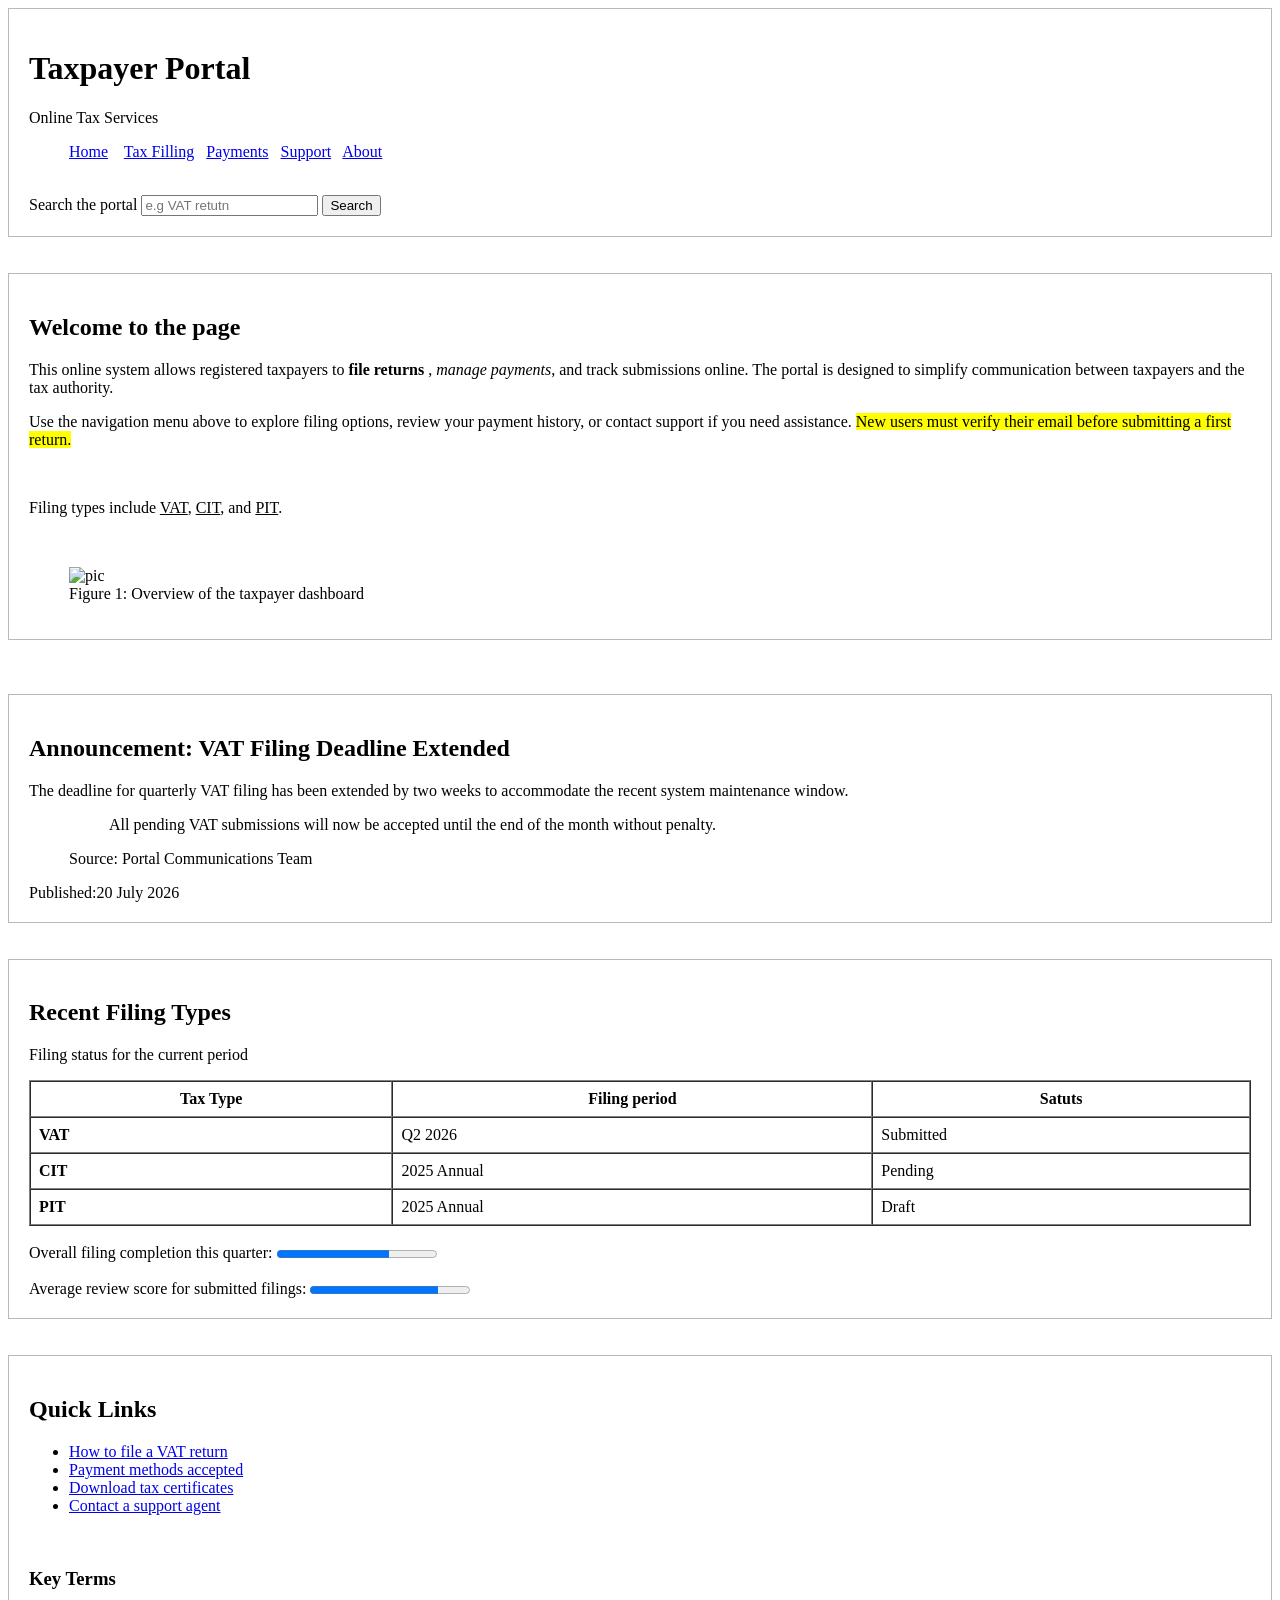
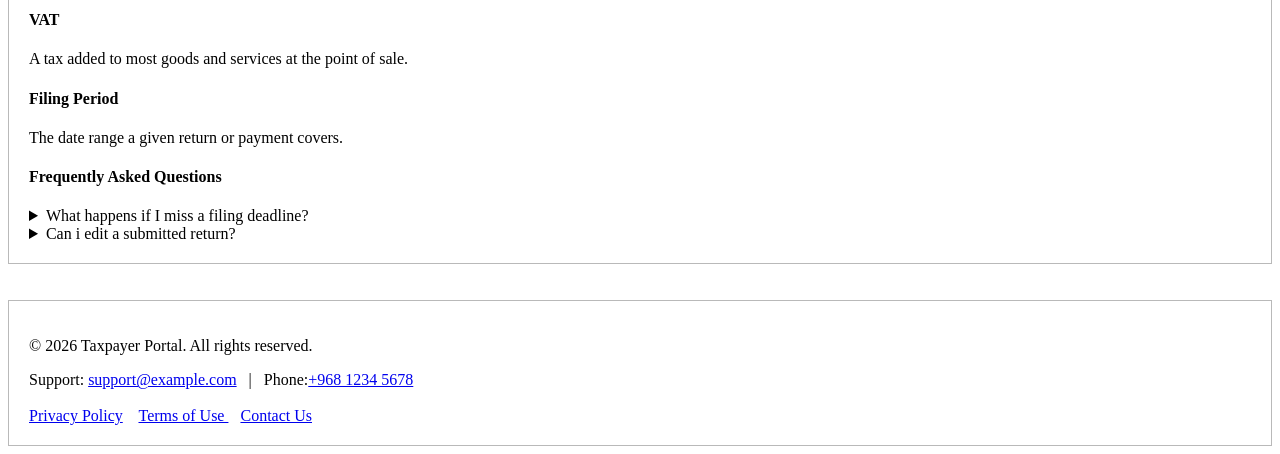
==== index.html @ 0897b49c "add HTML practice page" ====
<!DOCTYPE html>
<html lang="en">
<head>

    <title>Practice HTML</title>
    <meta charset="UTF-8">

</head>

<body>

    <header>
      <div style="border: 1px solid rgba(0, 0, 0, 0.274); padding: 20px;">
      <h1>Taxpayer Portal</h1>  
      <p>Online Tax Services</p>

      <nav>
        <ul>
            <il><a href="/" >Home</a></il> &nbsp;&nbsp;
            <il><a href="/Tax Filling">Tax Filling</a></il>&nbsp;&nbsp;
            <il><a href="/payments">Payments</a></il>&nbsp;&nbsp;
            <il><a  href="/Support">Support</a></il>&nbsp;&nbsp;
            <il><a href="/About">About</a></il>&nbsp;&nbsp;
        </ul>
      </nav>
     
      <br>
      <form>
        <label for="serach">Search the portal</label>
      <input type="text" name="serach" placeholder="e.g VAT retutn"> 
      <button type="submit">Search</button></form>

      </div>
    </header>

    <br><br>

    <main>

     <section>
      <div style="border: 1px solid rgba(0, 0, 0, 0.274); padding: 20px;">
        <h2> Welcome to the page</h2>

        <p>This online system allows registered taxpayers to <strong>file returns</strong> , <i>manage payments</i>, and track submissions online.
             The portal is designed to simplify communication between taxpayers and the tax authority. </p>
            
             <p>Use the navigation menu above to explore filing options, review your payment history, or contact support if you need assistance.
            <mark> New users must verify their email before submitting a first return. </mark> </p>
               <br>
               <p>Filing types include <u>VAT</u>, <u>CIT</u>, and <u>PIT</u>. </p>
               <br>
               
               <figure>
                <img src="Screenshot 2026-11-04 095130.png" alt="pic" width="800" height="400">
                <figcaption>Figure 1: Overview of the taxpayer dashboard</figcaption>
               </figure>
              </div>

    </section>

    <br> <br> <br>

    <article>
      <div style="border: 1px solid rgba(0, 0, 0, 0.274); padding: 20px;">
        <h2>Announcement: VAT Filing Deadline Extended</h2>

        <p>The deadline for quarterly VAT filing has been extended by two weeks to accommodate the recent system maintenance window. </p>
        <figure>
        <blockquote>
        <p>All pending VAT submissions will now be accepted until the end of the month without penalty.</p>
        </blockquote>
        <figcaption> Source: <span class="source" > Portal Communications Team</span></figcaption>
        </figure>
        
        <!-- <footer><p >Published: 20 July 2026</p></footer> -->
        <footer> 
          Published:<time datetime="2026-07-20">20 July 2026</time> 
        </footer>
     </div>
    </article>

     <br> <br>

   <section>
    <div style="border: 1px solid rgba(0, 0, 0, 0.274); padding: 20px;">
    <h2>Recent Filing Types</h2>

    <p>Filing status for the current period</p>

    <table style="width: 100%;" border="1" cellpadding="8" cellspacing="0">
    
      
    <tr  >
        <th >Tax Type</th>
        <th>Filing period</th>
        <th>Satuts</th>
    </tr>
    <tr >
        <td><strong>VAT</strong> </td>
        <td>Q2 2026</td>
        <td>Submitted</td>
    </tr>
     <tr>
        <td><strong>CIT</strong> </td>
        <td>2025 Annual</td>
        <td>Pending</td>
    </tr>
     <tr>
        <td><strong>PIT</strong> </td>
        <td>2025 Annual</td>
        <td>Draft</td>
    </tr>
    </table>
    <br>
    <label for="filing">Overall filing completion this quarter:</label>
    <progress id="filing" max="200" value="140"></progress>
     <br><br>
    <label for="review">Average review score for submitted filings: </label>
    <progress id="review" max="200" value="160"></progress>
    
    </div>
   </section>

   <br><br>
<div style="border: 1px solid rgba(0, 0, 0, 0.274); padding: 20px;">
   <nav> 
    
   <h2>Quick Links</h2>

   <ul>
    <li><a href="/VAT return">How to file a VAT return</a></li>
    <li><a href="/Payment">Payment methods accepted</a></li>
    <li><a href="/tax certificates">Download tax certificates</a></li>
    <li><a href="/support agent">Contact a support agent</a></li>
   </ul>

</nav>

  <br>
  <h3> Key Terms</h3>
  
  <h4>VAT</h4>
  <p>A tax added to most goods and services at the point of sale.</p>
  <h4>Filing Period</h4>
  <p>The date range a given return or payment covers.</p>
  
  <section>
    <h4>Frequently Asked Questions</h4>

    <details>
     <summary>What happens if I miss a filing deadline?</summary>
     <p>answer</p>
    </details>

    <details>
      <summary>Can i edit a submitted return?</summary>
      <p>answer</p>
    </details>
 
  </section>
</div>

<br><br>
<footer>
  <div style="border: 1px solid rgba(0, 0, 0, 0.274); padding: 20px;">
     <p>&copy; 2026 Taxpayer Portal. All rights reserved.</p>

 
Support: <a href="mailto:support@example.com">support@example.com</a> 
&nbsp; | &nbsp;
Phone:<a href="tel:+968 1234 5678">+968 1234 5678</a>
<br><br>

<nav>
<a href="/">Privacy Policy</a> &nbsp;&nbsp;
<a href="/">Terms of Use </a>&nbsp;&nbsp;
<a href="/">Contact Us</a>&nbsp;&nbsp;
</nav>

</div>
</footer>
   

</main>

</body>
</html>
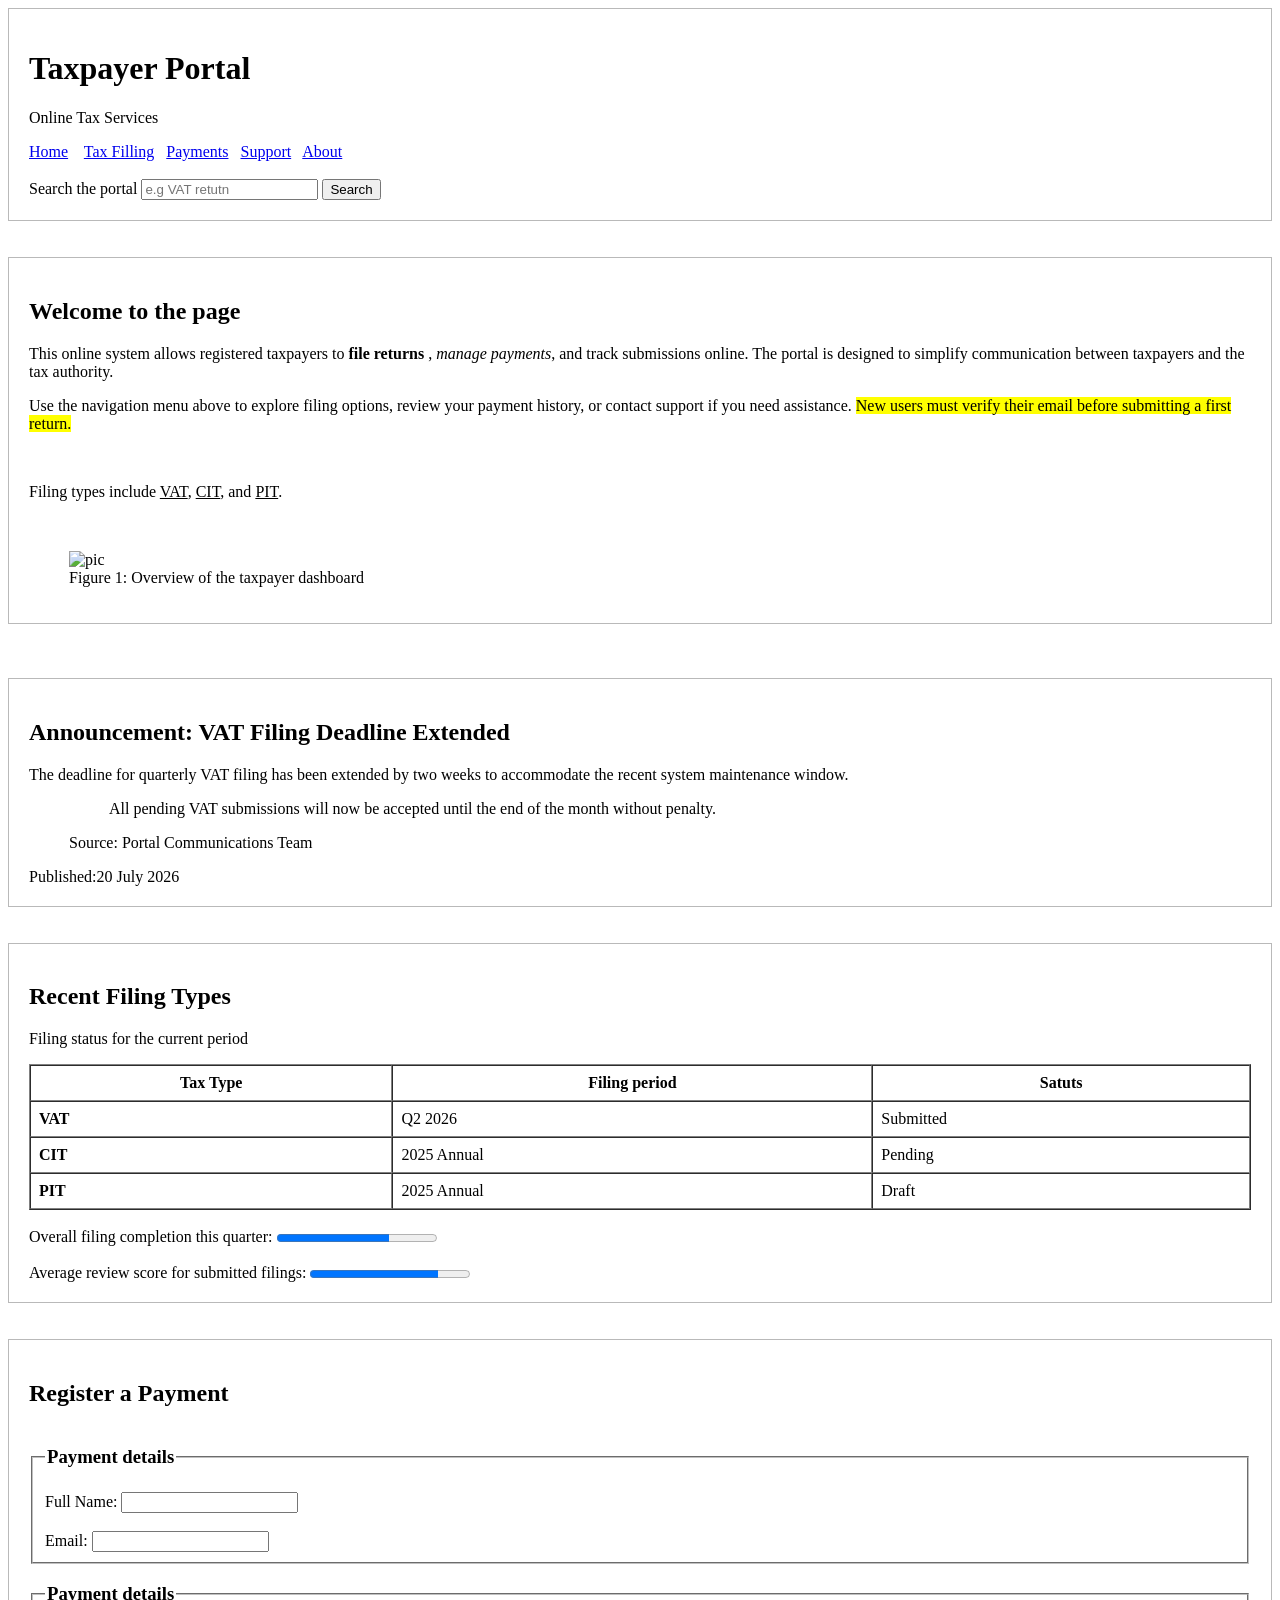
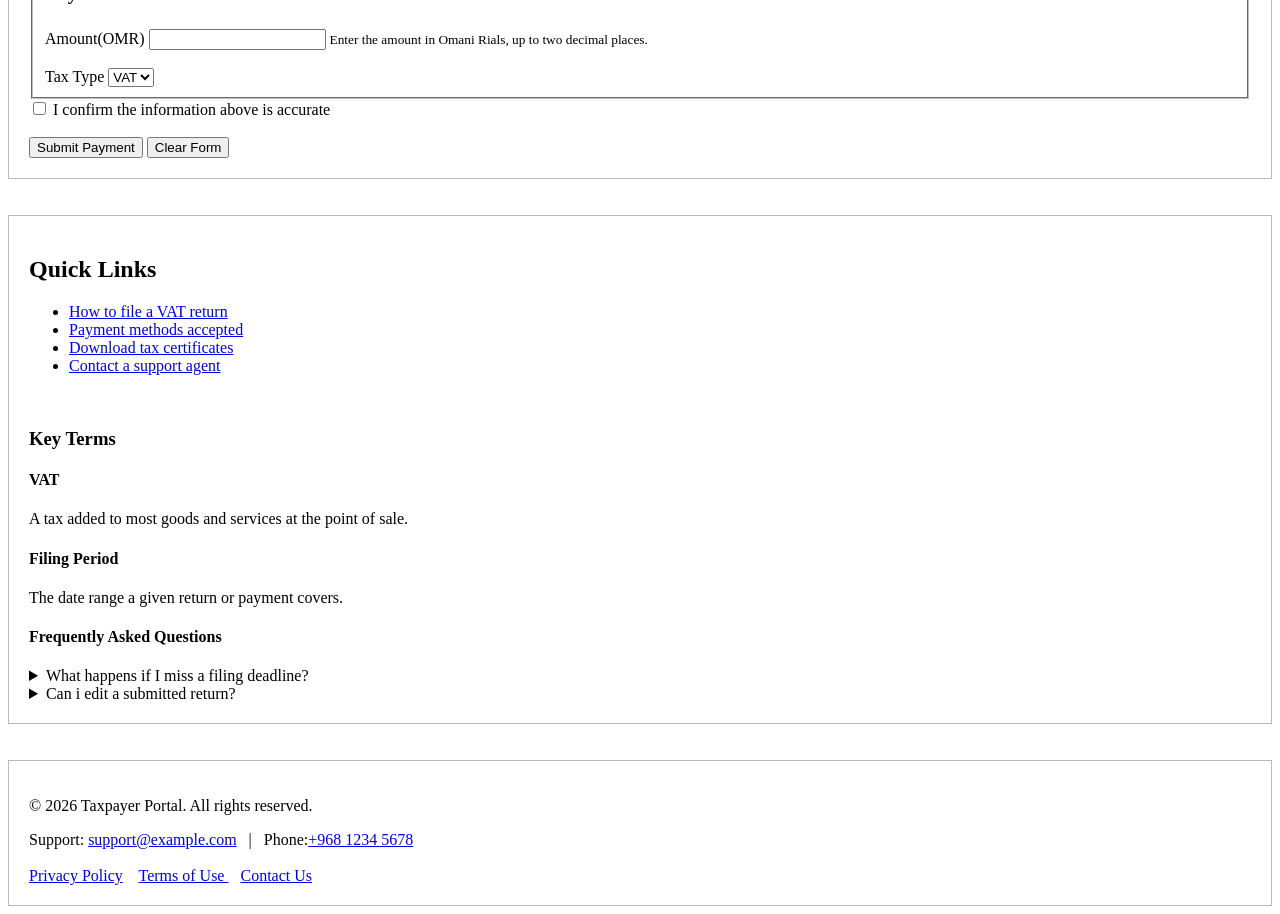
==== commit 2951c6f8: "add: practice 3.2 forms" ====
--- a/index.html
+++ b/index.html
@@ -15,19 +15,19 @@
       <p>Online Tax Services</p>
 
       <nav>
-        <ul>
-            <il><a href="/" >Home</a></il> &nbsp;&nbsp;
-            <il><a href="/Tax Filling">Tax Filling</a></il>&nbsp;&nbsp;
-            <il><a href="/payments">Payments</a></il>&nbsp;&nbsp;
-            <il><a  href="/Support">Support</a></il>&nbsp;&nbsp;
-            <il><a href="/About">About</a></il>&nbsp;&nbsp;
-        </ul>
+        
+            <a href="/" >Home</a> &nbsp;&nbsp;
+            <a href="/Tax Filling">Tax Filling</a>&nbsp;&nbsp;
+            <a href="/payments">Payments</a>&nbsp;&nbsp;
+            <a  href="/Support">Support</a>&nbsp;&nbsp;
+            <a href="/About">About</a>&nbsp;&nbsp;
+       
       </nav>
      
       <br>
       <form>
         <label for="serach">Search the portal</label>
-      <input type="text" name="serach" placeholder="e.g VAT retutn"> 
+      <input type="text" id="serach" name="serach" placeholder="e.g VAT retutn"> 
       <button type="submit">Search</button></form>
 
       </div>
@@ -122,6 +122,58 @@
    </section>
 
    <br><br>
+
+  
+   <section>
+    <div style="border: 1px solid rgba(0, 0, 0, 0.274); padding: 20px;">
+    <h2>Register a Payment</h2>
+
+    <form>
+      <fieldset>
+        <!-- <h3>Personal details</h3> -->
+
+         <legend> <h3>Payment details </h3> </legend>
+        <label for="fullName">Full Name:</label>
+        <input type="text" id="fullName" name="fullName">
+        <br> <br>
+
+        <label for="email">Email:</label>
+        <input type="email" id="email" name="email">
+      </fieldset>
+
+      <fieldset>
+        <!-- <h3>Payment details</h3> -->
+
+        <label for="amount">Amount(OMR)</label>
+        <input type="number" id="amount" name="amount" step="0.01" required>
+        <small> Enter the amount in Omani Rials, up to two decimal places.</small>
+        <br> <br>
+
+        <legend> <h3>Payment details </h3></legend>
+        <label for="tax">Tax Type</label>
+        <select name="tax" id="tax">
+          <option value="vat">VAT</option>
+          <option value="cit" default>CIT</option>
+          <option value="pit">PIT</option>
+        </select>
+      </fieldset>
+
+      <!-- <fieldset> -->
+        
+        
+        <input type="checkbox" id="co" name="co" required>
+        <label for="co">I confirm the information above is accurate </label>
+        <!-- </fieldset> -->
+         <br><br>
+
+      <button type="submit">Submit Payment</button>
+      <button type="reset">Clear Form</button>
+
+    </form>
+  </div>
+   </section>
+
+   <br><br>
 <div style="border: 1px solid rgba(0, 0, 0, 0.274); padding: 20px;">
    <nav> 
     
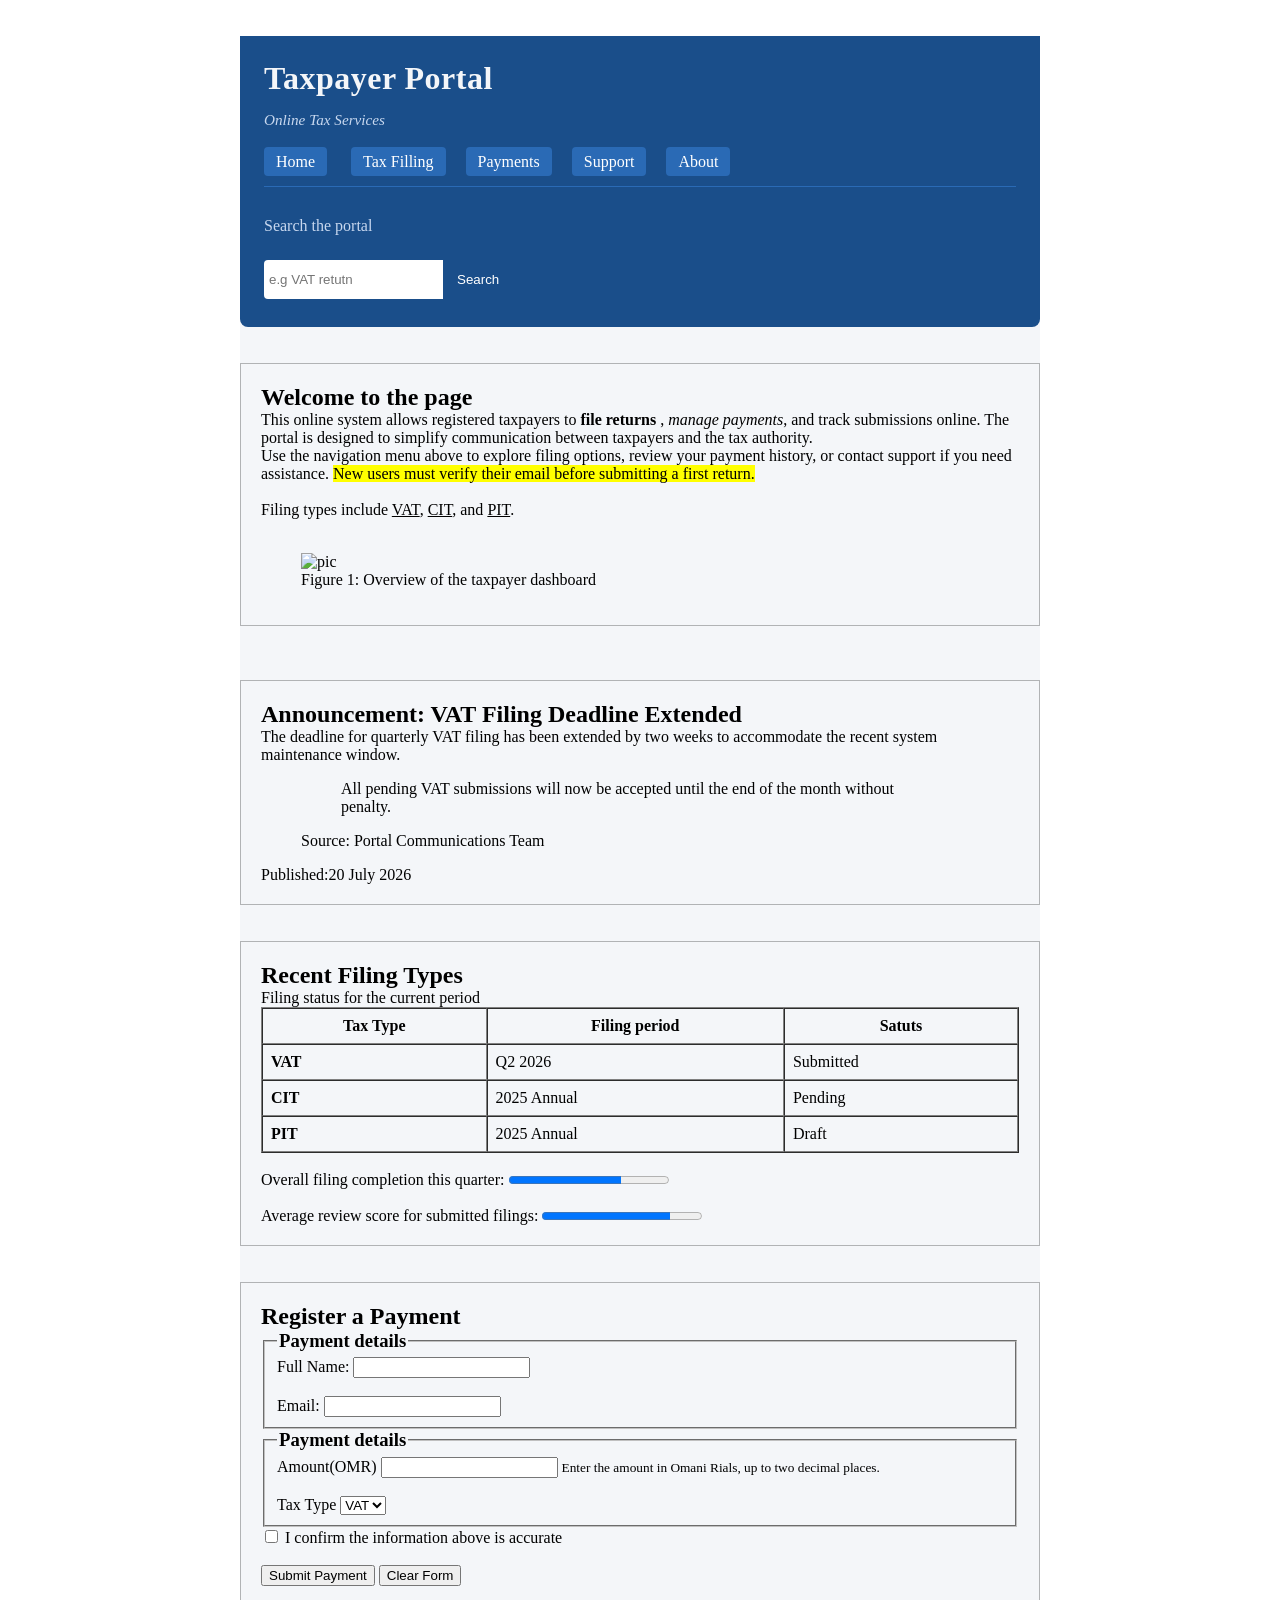
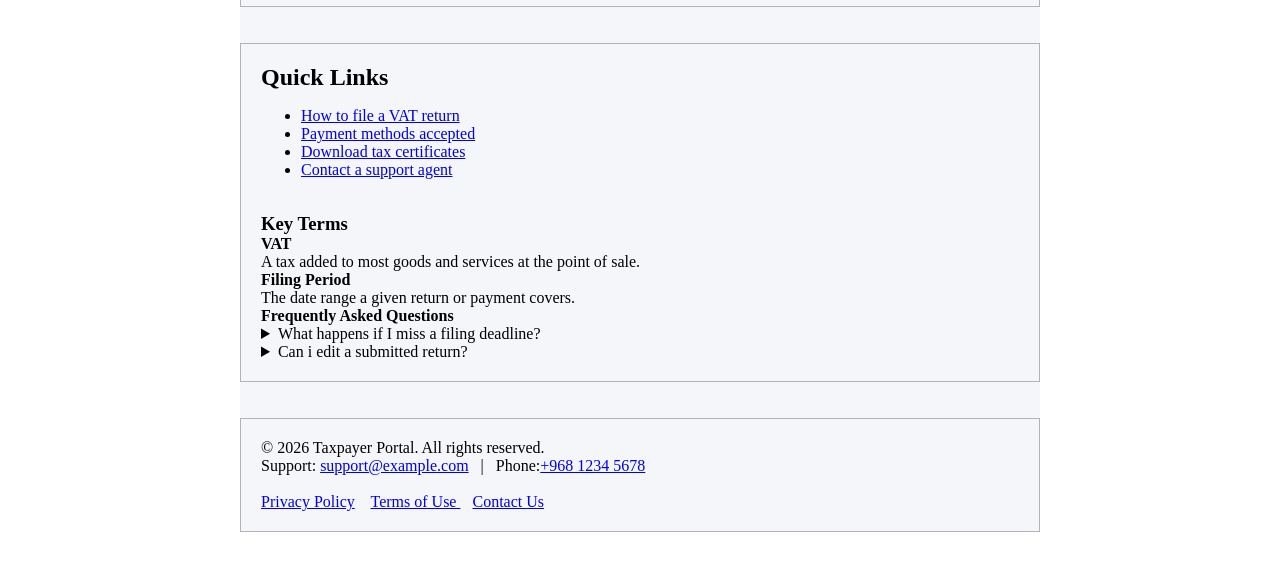
==== commit 2bd5e76a: "add: practice css styling" ====
--- a/index.html
+++ b/index.html
@@ -1,239 +1,278 @@
-<!DOCTYPE html>
+<!doctype html>
 <html lang="en">
-<head>
-
+  <head>
     <title>Practice HTML</title>
-    <meta charset="UTF-8">
-
-</head>
-
-<body>
-
-    <header>
-      <div style="border: 1px solid rgba(0, 0, 0, 0.274); padding: 20px;">
-      <h1>Taxpayer Portal</h1>  
-      <p>Online Tax Services</p>
-
-      <nav>
-        
-            <a href="/" >Home</a> &nbsp;&nbsp;
-            <a href="/Tax Filling">Tax Filling</a>&nbsp;&nbsp;
+    <meta charset="UTF-8" />
+    <link rel="stylesheet" href="style.css" />
+  </head>
+
+  <body>
+    <div class="container">
+      <header class="header">
+        <div>
+          <h1>Taxpayer Portal</h1>
+          <p class="p">Online Tax Services</p>
+
+          <nav>
+            <a href="./index.html">Home</a> &nbsp;&nbsp;
+            <a href="./forms.html">Tax Filling</a>&nbsp;&nbsp;
             <a href="/payments">Payments</a>&nbsp;&nbsp;
-            <a  href="/Support">Support</a>&nbsp;&nbsp;
+            <a href="/Support">Support</a>&nbsp;&nbsp;
             <a href="/About">About</a>&nbsp;&nbsp;
-       
-      </nav>
-     
-      <br>
-      <form>
-        <label for="serach">Search the portal</label>
-      <input type="text" id="serach" name="serach" placeholder="e.g VAT retutn"> 
-      <button type="submit">Search</button></form>
-
-      </div>
-    </header>
-
-    <br><br>
-
-    <main>
-
-     <section>
-      <div style="border: 1px solid rgba(0, 0, 0, 0.274); padding: 20px;">
-        <h2> Welcome to the page</h2>
-
-        <p>This online system allows registered taxpayers to <strong>file returns</strong> , <i>manage payments</i>, and track submissions online.
-             The portal is designed to simplify communication between taxpayers and the tax authority. </p>
-            
-             <p>Use the navigation menu above to explore filing options, review your payment history, or contact support if you need assistance.
-            <mark> New users must verify their email before submitting a first return. </mark> </p>
-               <br>
-               <p>Filing types include <u>VAT</u>, <u>CIT</u>, and <u>PIT</u>. </p>
-               <br>
-               
-               <figure>
-                <img src="Screenshot 2026-11-04 095130.png" alt="pic" width="800" height="400">
-                <figcaption>Figure 1: Overview of the taxpayer dashboard</figcaption>
-               </figure>
-              </div>
-
-    </section>
-
-    <br> <br> <br>
-
-    <article>
-      <div style="border: 1px solid rgba(0, 0, 0, 0.274); padding: 20px;">
-        <h2>Announcement: VAT Filing Deadline Extended</h2>
-
-        <p>The deadline for quarterly VAT filing has been extended by two weeks to accommodate the recent system maintenance window. </p>
-        <figure>
-        <blockquote>
-        <p>All pending VAT submissions will now be accepted until the end of the month without penalty.</p>
-        </blockquote>
-        <figcaption> Source: <span class="source" > Portal Communications Team</span></figcaption>
-        </figure>
-        
-        <!-- <footer><p >Published: 20 July 2026</p></footer> -->
-        <footer> 
-          Published:<time datetime="2026-07-20">20 July 2026</time> 
+          </nav>
+
+          <div class="line"></div>
+
+          <form class="search-form">
+            <label for="serach" class="search-label">Search the portal</label>
+            <div>
+              <input
+                type="text"
+                id="serach"
+                name="serach"
+                placeholder="e.g VAT retutn"
+                class="search-input"
+              />
+              <button type="submit" class="search-button">Search</button>
+            </div>
+          </form>
+        </div>
+      </header>
+
+      <br /><br />
+
+      <main>
+        <section>
+          <div style="border: 1px solid rgba(0, 0, 0, 0.274); padding: 20px">
+            <h2>Welcome to the page</h2>
+
+            <p>
+              This online system allows registered taxpayers to
+              <strong>file returns</strong> , <i>manage payments</i>, and track
+              submissions online. The portal is designed to simplify
+              communication between taxpayers and the tax authority.
+            </p>
+
+            <p>
+              Use the navigation menu above to explore filing options, review
+              your payment history, or contact support if you need assistance.
+              <mark>
+                New users must verify their email before submitting a first
+                return.
+              </mark>
+            </p>
+            <br />
+            <p>Filing types include <u>VAT</u>, <u>CIT</u>, and <u>PIT</u>.</p>
+            <br />
+
+            <figure>
+              <img
+                src="Screenshot 2026-11-04 095130.png"
+                alt="pic"
+                width="800"
+                height="400"
+              />
+              <figcaption>
+                Figure 1: Overview of the taxpayer dashboard
+              </figcaption>
+            </figure>
+          </div>
+        </section>
+
+        <br />
+        <br />
+        <br />
+
+        <article>
+          <div style="border: 1px solid rgba(0, 0, 0, 0.274); padding: 20px">
+            <h2>Announcement: VAT Filing Deadline Extended</h2>
+
+            <p>
+              The deadline for quarterly VAT filing has been extended by two
+              weeks to accommodate the recent system maintenance window.
+            </p>
+            <figure>
+              <blockquote>
+                <p>
+                  All pending VAT submissions will now be accepted until the end
+                  of the month without penalty.
+                </p>
+              </blockquote>
+              <figcaption>
+                Source: <span class="source"> Portal Communications Team</span>
+              </figcaption>
+            </figure>
+
+            <!-- <footer><p >Published: 20 July 2026</p></footer> -->
+            <footer>
+              Published:<time datetime="2026-07-20">20 July 2026</time>
+            </footer>
+          </div>
+        </article>
+
+        <br />
+        <br />
+
+        <section>
+          <div style="border: 1px solid rgba(0, 0, 0, 0.274); padding: 20px">
+            <h2>Recent Filing Types</h2>
+
+            <p>Filing status for the current period</p>
+
+            <table
+              style="width: 100%"
+              border="1"
+              cellpadding="8"
+              cellspacing="0"
+            >
+              <tr>
+                <th>Tax Type</th>
+                <th>Filing period</th>
+                <th>Satuts</th>
+              </tr>
+              <tr>
+                <td><strong>VAT</strong></td>
+                <td>Q2 2026</td>
+                <td>Submitted</td>
+              </tr>
+              <tr>
+                <td><strong>CIT</strong></td>
+                <td>2025 Annual</td>
+                <td>Pending</td>
+              </tr>
+              <tr>
+                <td><strong>PIT</strong></td>
+                <td>2025 Annual</td>
+                <td>Draft</td>
+              </tr>
+            </table>
+            <br />
+            <label for="filing">Overall filing completion this quarter:</label>
+            <progress id="filing" max="200" value="140"></progress>
+            <br /><br />
+            <label for="review"
+              >Average review score for submitted filings:
+            </label>
+            <progress id="review" max="200" value="160"></progress>
+          </div>
+        </section>
+
+        <br /><br />
+
+        <section>
+          <div style="border: 1px solid rgba(0, 0, 0, 0.274); padding: 20px">
+            <h2>Register a Payment</h2>
+
+            <form>
+              <fieldset>
+                <!-- <h3>Personal details</h3> -->
+
+                <legend><h3>Payment details</h3></legend>
+                <label for="fullName">Full Name:</label>
+                <input type="text" id="fullName" name="fullName" />
+                <br />
+                <br />
+
+                <label for="email">Email:</label>
+                <input type="email" id="email" name="email" />
+              </fieldset>
+
+              <fieldset>
+                <!-- <h3>Payment details</h3> -->
+
+                <label for="amount">Amount(OMR)</label>
+                <input
+                  type="number"
+                  id="amount"
+                  name="amount"
+                  step="0.01"
+                  required
+                />
+                <small>
+                  Enter the amount in Omani Rials, up to two decimal
+                  places.</small
+                >
+                <br />
+                <br />
+
+                <legend><h3>Payment details</h3></legend>
+                <label for="tax">Tax Type</label>
+                <select name="tax" id="tax">
+                  <option value="vat">VAT</option>
+                  <option value="cit" default>CIT</option>
+                  <option value="pit">PIT</option>
+                </select>
+              </fieldset>
+
+              <!-- <fieldset> -->
+
+              <input type="checkbox" id="co" name="co" required />
+              <label for="co"
+                >I confirm the information above is accurate
+              </label>
+              <!-- </fieldset> -->
+              <br /><br />
+
+              <button type="submit">Submit Payment</button>
+              <button type="reset">Clear Form</button>
+            </form>
+          </div>
+        </section>
+
+        <br /><br />
+        <div style="border: 1px solid rgba(0, 0, 0, 0.274); padding: 20px">
+          <nav>
+            <h2>Quick Links</h2>
+
+            <ul>
+              <li><a href="/VAT return">How to file a VAT return</a></li>
+              <li><a href="/Payment">Payment methods accepted</a></li>
+              <li><a href="/tax certificates">Download tax certificates</a></li>
+              <li><a href="/support agent">Contact a support agent</a></li>
+            </ul>
+          </nav>
+
+          <br />
+          <h3>Key Terms</h3>
+
+          <h4>VAT</h4>
+          <p>A tax added to most goods and services at the point of sale.</p>
+          <h4>Filing Period</h4>
+          <p>The date range a given return or payment covers.</p>
+
+          <section>
+            <h4>Frequently Asked Questions</h4>
+
+            <details>
+              <summary>What happens if I miss a filing deadline?</summary>
+              <p>answer</p>
+            </details>
+
+            <details>
+              <summary>Can i edit a submitted return?</summary>
+              <p>answer</p>
+            </details>
+          </section>
+        </div>
+
+        <br /><br />
+        <footer>
+          <div style="border: 1px solid rgba(0, 0, 0, 0.274); padding: 20px">
+            <p>&copy; 2026 Taxpayer Portal. All rights reserved.</p>
+
+            Support:
+            <a href="mailto:support@example.com">support@example.com</a> &nbsp;
+            | &nbsp; Phone:<a href="tel:+968 1234 5678">+968 1234 5678</a>
+            <br /><br />
+
+            <nav>
+              <a href="/">Privacy Policy</a> &nbsp;&nbsp;
+              <a href="/">Terms of Use </a>&nbsp;&nbsp;
+              <a href="/">Contact Us</a>&nbsp;&nbsp;
+            </nav>
+          </div>
         </footer>
-     </div>
-    </article>
-
-     <br> <br>
-
-   <section>
-    <div style="border: 1px solid rgba(0, 0, 0, 0.274); padding: 20px;">
-    <h2>Recent Filing Types</h2>
-
-    <p>Filing status for the current period</p>
-
-    <table style="width: 100%;" border="1" cellpadding="8" cellspacing="0">
-    
-      
-    <tr  >
-        <th >Tax Type</th>
-        <th>Filing period</th>
-        <th>Satuts</th>
-    </tr>
-    <tr >
-        <td><strong>VAT</strong> </td>
-        <td>Q2 2026</td>
-        <td>Submitted</td>
-    </tr>
-     <tr>
-        <td><strong>CIT</strong> </td>
-        <td>2025 Annual</td>
-        <td>Pending</td>
-    </tr>
-     <tr>
-        <td><strong>PIT</strong> </td>
-        <td>2025 Annual</td>
-        <td>Draft</td>
-    </tr>
-    </table>
-    <br>
-    <label for="filing">Overall filing completion this quarter:</label>
-    <progress id="filing" max="200" value="140"></progress>
-     <br><br>
-    <label for="review">Average review score for submitted filings: </label>
-    <progress id="review" max="200" value="160"></progress>
-    
+      </main>
     </div>
-   </section>
-
-   <br><br>
-
-  
-   <section>
-    <div style="border: 1px solid rgba(0, 0, 0, 0.274); padding: 20px;">
-    <h2>Register a Payment</h2>
-
-    <form>
-      <fieldset>
-        <!-- <h3>Personal details</h3> -->
-
-         <legend> <h3>Payment details </h3> </legend>
-        <label for="fullName">Full Name:</label>
-        <input type="text" id="fullName" name="fullName">
-        <br> <br>
-
-        <label for="email">Email:</label>
-        <input type="email" id="email" name="email">
-      </fieldset>
-
-      <fieldset>
-        <!-- <h3>Payment details</h3> -->
-
-        <label for="amount">Amount(OMR)</label>
-        <input type="number" id="amount" name="amount" step="0.01" required>
-        <small> Enter the amount in Omani Rials, up to two decimal places.</small>
-        <br> <br>
-
-        <legend> <h3>Payment details </h3></legend>
-        <label for="tax">Tax Type</label>
-        <select name="tax" id="tax">
-          <option value="vat">VAT</option>
-          <option value="cit" default>CIT</option>
-          <option value="pit">PIT</option>
-        </select>
-      </fieldset>
-
-      <!-- <fieldset> -->
-        
-        
-        <input type="checkbox" id="co" name="co" required>
-        <label for="co">I confirm the information above is accurate </label>
-        <!-- </fieldset> -->
-         <br><br>
-
-      <button type="submit">Submit Payment</button>
-      <button type="reset">Clear Form</button>
-
-    </form>
-  </div>
-   </section>
-
-   <br><br>
-<div style="border: 1px solid rgba(0, 0, 0, 0.274); padding: 20px;">
-   <nav> 
-    
-   <h2>Quick Links</h2>
-
-   <ul>
-    <li><a href="/VAT return">How to file a VAT return</a></li>
-    <li><a href="/Payment">Payment methods accepted</a></li>
-    <li><a href="/tax certificates">Download tax certificates</a></li>
-    <li><a href="/support agent">Contact a support agent</a></li>
-   </ul>
-
-</nav>
-
-  <br>
-  <h3> Key Terms</h3>
-  
-  <h4>VAT</h4>
-  <p>A tax added to most goods and services at the point of sale.</p>
-  <h4>Filing Period</h4>
-  <p>The date range a given return or payment covers.</p>
-  
-  <section>
-    <h4>Frequently Asked Questions</h4>
-
-    <details>
-     <summary>What happens if I miss a filing deadline?</summary>
-     <p>answer</p>
-    </details>
-
-    <details>
-      <summary>Can i edit a submitted return?</summary>
-      <p>answer</p>
-    </details>
- 
-  </section>
-</div>
-
-<br><br>
-<footer>
-  <div style="border: 1px solid rgba(0, 0, 0, 0.274); padding: 20px;">
-     <p>&copy; 2026 Taxpayer Portal. All rights reserved.</p>
-
- 
-Support: <a href="mailto:support@example.com">support@example.com</a> 
-&nbsp; | &nbsp;
-Phone:<a href="tel:+968 1234 5678">+968 1234 5678</a>
-<br><br>
-
-<nav>
-<a href="/">Privacy Policy</a> &nbsp;&nbsp;
-<a href="/">Terms of Use </a>&nbsp;&nbsp;
-<a href="/">Contact Us</a>&nbsp;&nbsp;
-</nav>
-
-</div>
-</footer>
-   
-
-</main>
-
-</body>
-</html>+  </body>
+</html>
--- a/style.css
+++ b/style.css
@@ -0,0 +1,116 @@
+* {
+    --primary-color:#1A4E8A;
+    }
+
+body, h1, h2, h3, h4, p {
+    margin:0;
+    padding: 0;
+}
+
+body {
+    font-family: Georgia;
+}
+img {
+    width: 100%;
+}
+
+.container {
+    margin: 36px auto;  
+    max-width: 800px;
+    padding: 0 auto;
+     /* margin: 36px auto;  هذي طريقة نسويه بدل نحدد فوق تحت يمين يسار  */
+    /* 36px يحدد فوق و تحت margin: ; */
+    /* auto لل يمين ويسار */
+    /* في ملاحظه */
+    background-color: #f4f6f9;
+    }
+
+.header {
+    color: #fff;
+    padding-top: 24px;
+    padding-right: 24px;
+    padding-bottom: 16px;
+    padding-left: 24px;
+    /* padding: 24px 24px 16px 24px; the same as above */
+    border-bottom-right-radius: 8px;
+    border-bottom-left-radius: 8px;
+    /* border: 0 0 8px 8px; */
+    background-color: #1A4E8A;
+}
+
+h1{
+    font-weight: 700;
+    font-size: 32px;
+    letter-spacing: 0.5px;
+    color: #f4f6f9;
+
+}
+
+.p{
+    margin-top: 10px;
+    font-weight: 400;
+    font-style: Italic;
+    font-size: 15.2px;
+    line-height: 25.84px;
+    letter-spacing: 0px;
+    color: #C8D8EF;
+}
+
+header nav{
+    margin-top: 20px;
+
+}
+
+header a {
+   
+    margin-right: 8px;
+    padding: 6px 12px;
+    color: white;
+    background-color:#2A6AB5;
+    text-decoration: none;
+    border-radius: 4px;
+}
+
+header a:hover{
+    background-color: #2360a5;
+}
+
+.line{
+    margin-top:15px ;
+    margin-bottom: 30px;
+    height: 1px;
+    background-color: #2A6AB5;
+}
+
+
+.search-label{
+    color: #C8D8EF;
+    width: 852;
+    height: 24;
+
+
+}
+
+.search-input{
+    margin-top: 25px;
+    padding: 12px 5px;
+    border-radius: 4px 0 0 4px;
+    background-color: #fff;
+    color: #000;
+    border: none;
+
+}
+
+.search-button{
+    border: none;
+    padding: 24px 10px;
+    color: #fff;
+    border-radius: 4px;
+    cursor: pointer;
+    background: none;
+}
+
+
+/* input::placeholder{
+    color:blue;
+} */
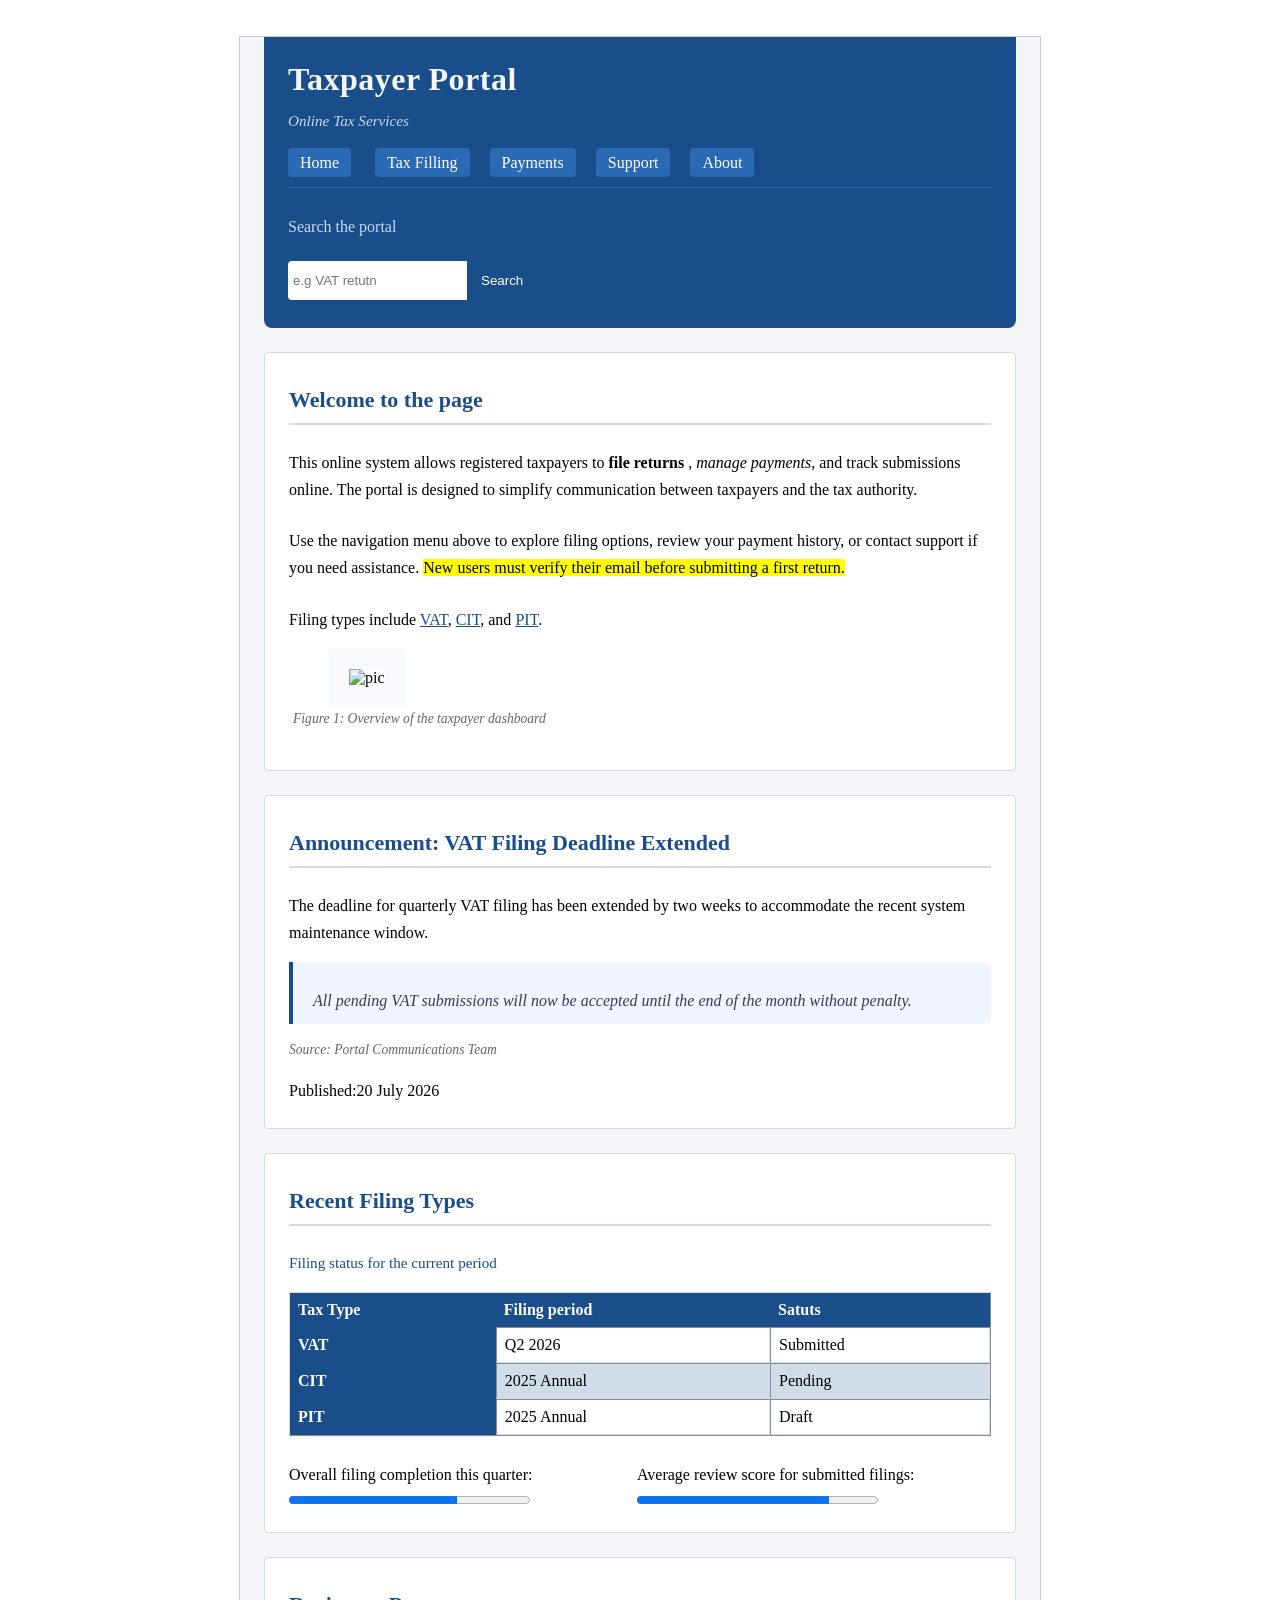
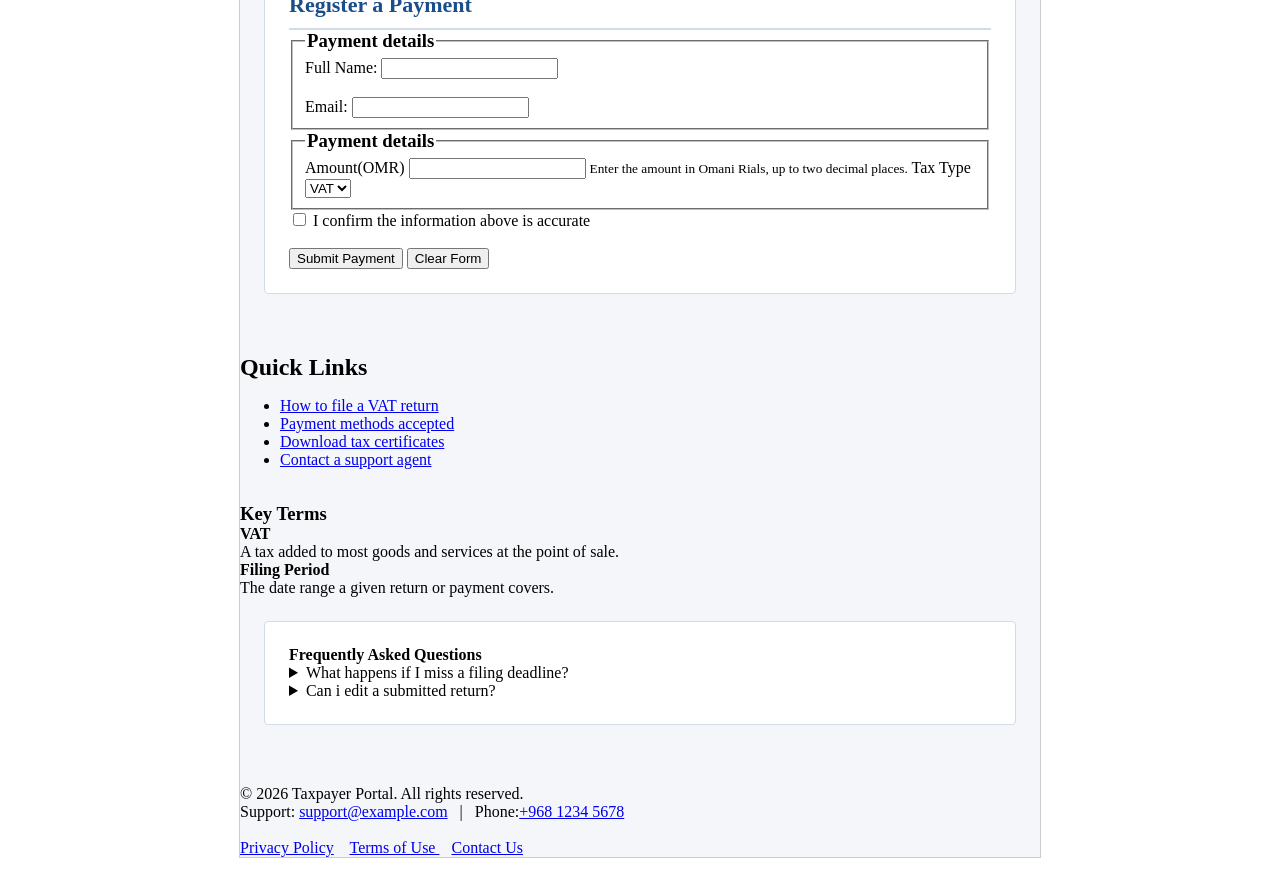
==== commit f7346325: "add: css pages and finishing styling three sections" ====
--- a/index.html
+++ b/index.html
@@ -4,6 +4,8 @@
     <title>Practice HTML</title>
     <meta charset="UTF-8" />
     <link rel="stylesheet" href="style.css" />
+    <link rel="stylesheet" href="reset.css" />
+    <link rel="stylesheet" href="theme.css" />
   </head>
 
   <body>
@@ -39,11 +41,9 @@
         </div>
       </header>
 
-      <br /><br />
-
       <main>
-        <section>
-          <div style="border: 1px solid rgba(0, 0, 0, 0.274); padding: 20px">
+        <section class="Welcome">
+          <div>
             <h2>Welcome to the page</h2>
 
             <p>
@@ -61,30 +61,28 @@
                 return.
               </mark>
             </p>
-            <br />
-            <p>Filing types include <u>VAT</u>, <u>CIT</u>, and <u>PIT</u>.</p>
-            <br />
+
+            <p class="p-underline">
+              Filing types include <u>VAT</u>, <u>CIT</u>, and <u>PIT</u>.
+            </p>
 
             <figure>
               <img
-                src="Screenshot 2026-11-04 095130.png"
+                class="fig"
+                src="Image - Illustration of a digital tax filing dashboard with charts and documents.png"
                 alt="pic"
                 width="800"
                 height="400"
               />
-              <figcaption>
+              <figcaption class="img-tx">
                 Figure 1: Overview of the taxpayer dashboard
               </figcaption>
             </figure>
           </div>
         </section>
 
-        <br />
-        <br />
-        <br />
-
-        <article>
-          <div style="border: 1px solid rgba(0, 0, 0, 0.274); padding: 20px">
+        <article class="ann-article">
+          <div>
             <h2>Announcement: VAT Filing Deadline Extended</h2>
 
             <p>
@@ -104,20 +102,17 @@
             </figure>
 
             <!-- <footer><p >Published: 20 July 2026</p></footer> -->
-            <footer>
+            <footer class="ann-footer">
               Published:<time datetime="2026-07-20">20 July 2026</time>
             </footer>
           </div>
         </article>
 
-        <br />
-        <br />
-
-        <section>
-          <div style="border: 1px solid rgba(0, 0, 0, 0.274); padding: 20px">
+        <section class="table-f">
+          <div>
             <h2>Recent Filing Types</h2>
 
-            <p>Filing status for the current period</p>
+            <p class="table-p">Filing status for the current period</p>
 
             <table
               style="width: 100%"
@@ -131,36 +126,40 @@
                 <th>Satuts</th>
               </tr>
               <tr>
-                <td><strong>VAT</strong></td>
+                <td class="data-blue"><strong>VAT</strong></td>
                 <td>Q2 2026</td>
                 <td>Submitted</td>
               </tr>
               <tr>
-                <td><strong>CIT</strong></td>
+                <td class="data-blue"><strong>CIT</strong></td>
                 <td>2025 Annual</td>
                 <td>Pending</td>
               </tr>
               <tr>
-                <td><strong>PIT</strong></td>
+                <td class="data-blue"><strong>PIT</strong></td>
                 <td>2025 Annual</td>
                 <td>Draft</td>
               </tr>
             </table>
-            <br />
-            <label for="filing">Overall filing completion this quarter:</label>
-            <progress id="filing" max="200" value="140"></progress>
-            <br /><br />
-            <label for="review"
-              >Average review score for submitted filings:
-            </label>
-            <progress id="review" max="200" value="160"></progress>
+
+            <div class="progress-p">
+              <label for="filing"
+                >Overall filing completion this quarter:</label
+              >
+              <progress id="filing" max="200" value="140"></progress>
+            </div>
+
+            <div class="progress-p">
+              <label for="review">
+                Average review score for submitted filings:</label
+              >
+              <progress id="review" max="200" value="160"></progress>
+            </div>
           </div>
         </section>
 
-        <br /><br />
-
         <section>
-          <div style="border: 1px solid rgba(0, 0, 0, 0.274); padding: 20px">
+          <div>
             <h2>Register a Payment</h2>
 
             <form>
@@ -192,8 +191,6 @@
                   Enter the amount in Omani Rials, up to two decimal
                   places.</small
                 >
-                <br />
-                <br />
 
                 <legend><h3>Payment details</h3></legend>
                 <label for="tax">Tax Type</label>
@@ -204,13 +201,11 @@
                 </select>
               </fieldset>
 
-              <!-- <fieldset> -->
-
               <input type="checkbox" id="co" name="co" required />
               <label for="co"
                 >I confirm the information above is accurate
               </label>
-              <!-- </fieldset> -->
+
               <br /><br />
 
               <button type="submit">Submit Payment</button>
@@ -220,7 +215,7 @@
         </section>
 
         <br /><br />
-        <div style="border: 1px solid rgba(0, 0, 0, 0.274); padding: 20px">
+        <div>
           <nav>
             <h2>Quick Links</h2>
 
@@ -257,7 +252,7 @@
 
         <br /><br />
         <footer>
-          <div style="border: 1px solid rgba(0, 0, 0, 0.274); padding: 20px">
+          <div>
             <p>&copy; 2026 Taxpayer Portal. All rights reserved.</p>
 
             Support:
--- a/style.css
+++ b/style.css
@@ -1,116 +1,183 @@
-* {
-    --primary-color:#1A4E8A;
-    }
-
-body, h1, h2, h3, h4, p {
-    margin:0;
-    padding: 0;
+.container {
+  margin: 36px auto;
+  max-width: 800px;
+  padding: 0 auto;
+  /* margin: 36px auto;  هذي طريقة نسويه بدل نحدد فوق تحت يمين يسار  */
+  /* 36px يحدد فوق و تحت margin: ; */
+  /* auto لل يمين ويسار */
+  /* في ملاحظه */
+  background-color: #f4f6f9;
+  border: 1px solid #ccc;
 }
 
-body {
-    font-family: Georgia;
-}
-img {
-    width: 100%;
+.header {
+  color: var(--secondary-color);
+  padding-top: 24px;
+  padding-right: 24px;
+  padding-bottom: 16px;
+  padding-left: 24px;
+  margin-left: 24px;
+  margin-right: 24px;
+  /* padding: 24px 24px 16px 24px; the same as above */
+  border-bottom-right-radius: 8px;
+  border-bottom-left-radius: 8px;
+  /* border: 0 0 8px 8px; */
+  background-color: var(--primary-color);
 }
 
-.container {
-    margin: 36px auto;  
-    max-width: 800px;
-    padding: 0 auto;
-     /* margin: 36px auto;  هذي طريقة نسويه بدل نحدد فوق تحت يمين يسار  */
-    /* 36px يحدد فوق و تحت margin: ; */
-    /* auto لل يمين ويسار */
-    /* في ملاحظه */
-    background-color: #f4f6f9;
-    }
-
-.header {
-    color: #fff;
-    padding-top: 24px;
-    padding-right: 24px;
-    padding-bottom: 16px;
-    padding-left: 24px;
-    /* padding: 24px 24px 16px 24px; the same as above */
-    border-bottom-right-radius: 8px;
-    border-bottom-left-radius: 8px;
-    /* border: 0 0 8px 8px; */
-    background-color: #1A4E8A;
+.p {
+  margin-top: 10px;
+  font-weight: 400;
+  font-style: Italic;
+  font-size: 15.2px;
+  line-height: 25.84px;
+  letter-spacing: 0px;
+  color: #c8d8ef;
 }
 
-h1{
-    font-weight: 700;
-    font-size: 32px;
-    letter-spacing: 0.5px;
-    color: #f4f6f9;
-
-}
-
-.p{
-    margin-top: 10px;
-    font-weight: 400;
-    font-style: Italic;
-    font-size: 15.2px;
-    line-height: 25.84px;
-    letter-spacing: 0px;
-    color: #C8D8EF;
-}
-
-header nav{
-    margin-top: 20px;
-
+header nav {
+  margin-top: 20px;
 }
 
 header a {
-   
-    margin-right: 8px;
-    padding: 6px 12px;
-    color: white;
-    background-color:#2A6AB5;
-    text-decoration: none;
-    border-radius: 4px;
+  margin-right: 8px;
+  padding: 6px 12px;
+  color: var(--secondary-color);
+  background-color: #2a6ab5;
+  text-decoration: none;
+  border-radius: 4px;
 }
 
-header a:hover{
-    background-color: #2360a5;
+header a:hover {
+  background-color: #2360a5;
 }
 
-.line{
-    margin-top:15px ;
-    margin-bottom: 30px;
-    height: 1px;
-    background-color: #2A6AB5;
+.line {
+  margin-top: 15px;
+  margin-bottom: 30px;
+  height: 1px;
+  background-color: #2a6ab5;
 }
 
-
-.search-label{
-    color: #C8D8EF;
-    width: 852;
-    height: 24;
-
-
+.search-label {
+  color: #c8d8ef;
+  width: 852;
+  height: 24;
 }
 
-.search-input{
-    margin-top: 25px;
-    padding: 12px 5px;
-    border-radius: 4px 0 0 4px;
-    background-color: #fff;
-    color: #000;
-    border: none;
-
+.search-input {
+  margin-top: 25px;
+  padding: 12px 5px;
+  border-radius: 4px 0 0 4px;
+  background-color: var(--secondary-color);
+  color: #000;
+  border: none;
 }
 
-.search-button{
-    border: none;
-    padding: 24px 10px;
-    color: #fff;
-    border-radius: 4px;
-    cursor: pointer;
-    background: none;
+.search-button {
+  border: none;
+  padding: 24px 10px;
+  color: var(--secondary-color);
+  border-radius: 4px;
+  cursor: pointer;
+  background: none;
 }
 
+.p-underline u {
+  color: var(--primary-color);
+}
+
+figcaption {
+  margin-left: -36px;
+  font-style: Italic;
+  font-size: 13.6px;
+  line-height: 23.12px;
+  color: #666666;
+}
+
+.ann-article h2 {
+  color: var(--primary-color);
+  font-size: 22px;
+  padding: 10px 0;
+  border-bottom: 2px solid #d0dce8;
+}
+.ann-article p {
+  margin-top: 24px;
+  font-size: 16px;
+  line-height: 27.2px;
+}
+
+.ann-article blockquote {
+  width: 850;
+  height: 80;
+  padding-top: 1px;
+  padding-right: 20px;
+  padding-bottom: 10px;
+  padding-left: 20px;
+  border-top-right-radius: 6px;
+  border-bottom-right-radius: 6px;
+  margin-left: -40px;
+  margin-right: -40px;
+
+  border-left: 4px solid var(--primary-color);
+  color: #3a3a5c;
+  font-style: var(--font-style);
+  font-size: 13.12px;
+  line-height: 22.3px;
+  background-color: #f0f5ff;
+}
+
+.ann-article figcaption {
+  color: #666666;
+  font-style: var(--font-style);
+  margin-left: -40px;
+}
+.ann-footer {
+  font-size: 16px;
+  line-height: 27.2px;
+}
+
+.table-p {
+  color: var(--primary-color);
+  font-style: Bold;
+  font-size: 15.2px;
+  line-height: 25.84px;
+}
+
+.table-f table {
+  width: 100px;
+  margin-top: 16px;
+  border-color: #d0dce8;
+}
+
+.table-f table th {
+  border: none;
+  text-align: left;
+  background-color: var(--primary-color);
+  color: var(--secondary-color);
+}
+
+.table-f tr:nth-child(3) {
+  background-color: #d0dce8;
+}
+
+.data-blue {
+  color: var(--secondary-color);
+  background-color: var(--primary-color);
+  border: none;
+}
+
+.progress-p {
+  margin-top: 30px;
+  width: 49%;
+  display: inline-block;
+}
+
+.progress-p progress {
+  margin-top: 8px;
+  width: 70%;
+}
 
 /* input::placeholder{
     color:blue;
-} */+} */
--- a/theme.css
+++ b/theme.css
@@ -0,0 +1,11 @@
+:root {
+  --primary-color: #1a4e8a;
+
+  --secondary-color: #fff;
+
+  --font-family: Georgia;
+
+  --font-style: Italic;
+
+  --color-bg: #f4f6f9;
+}
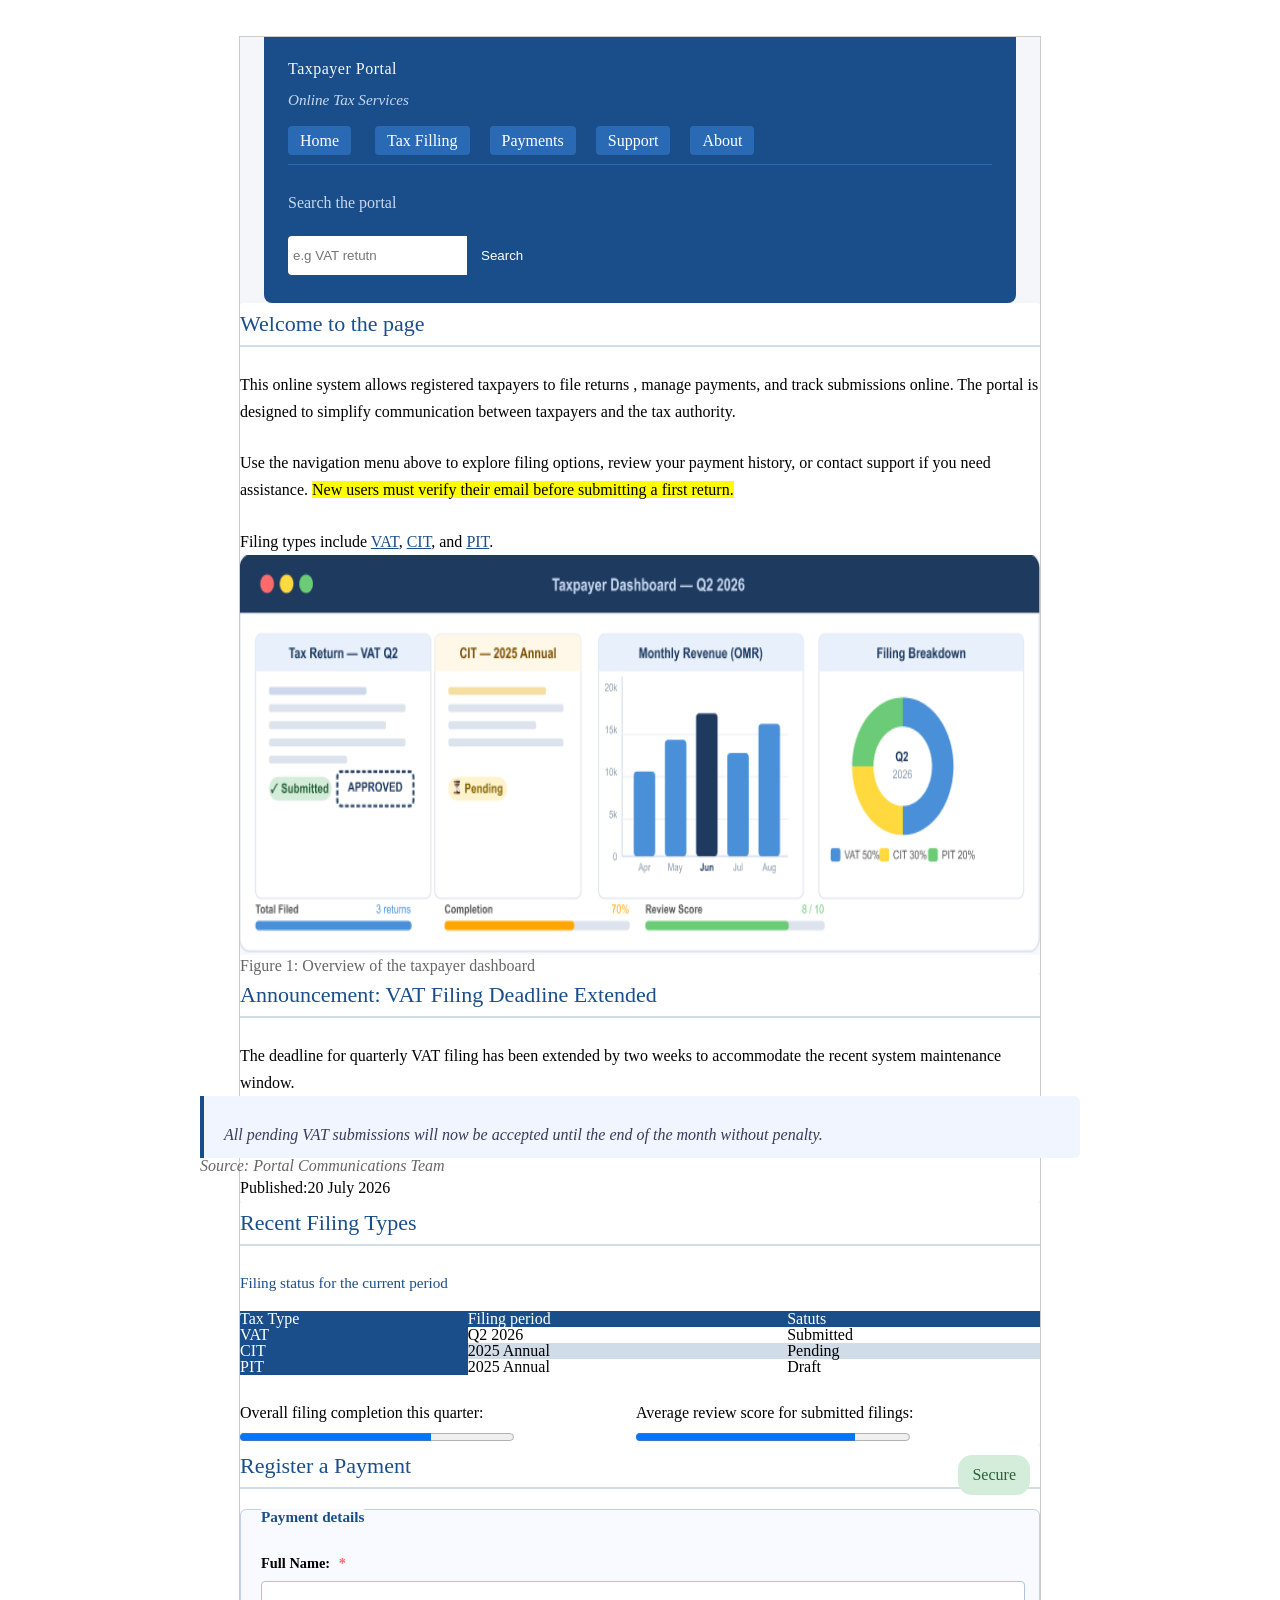
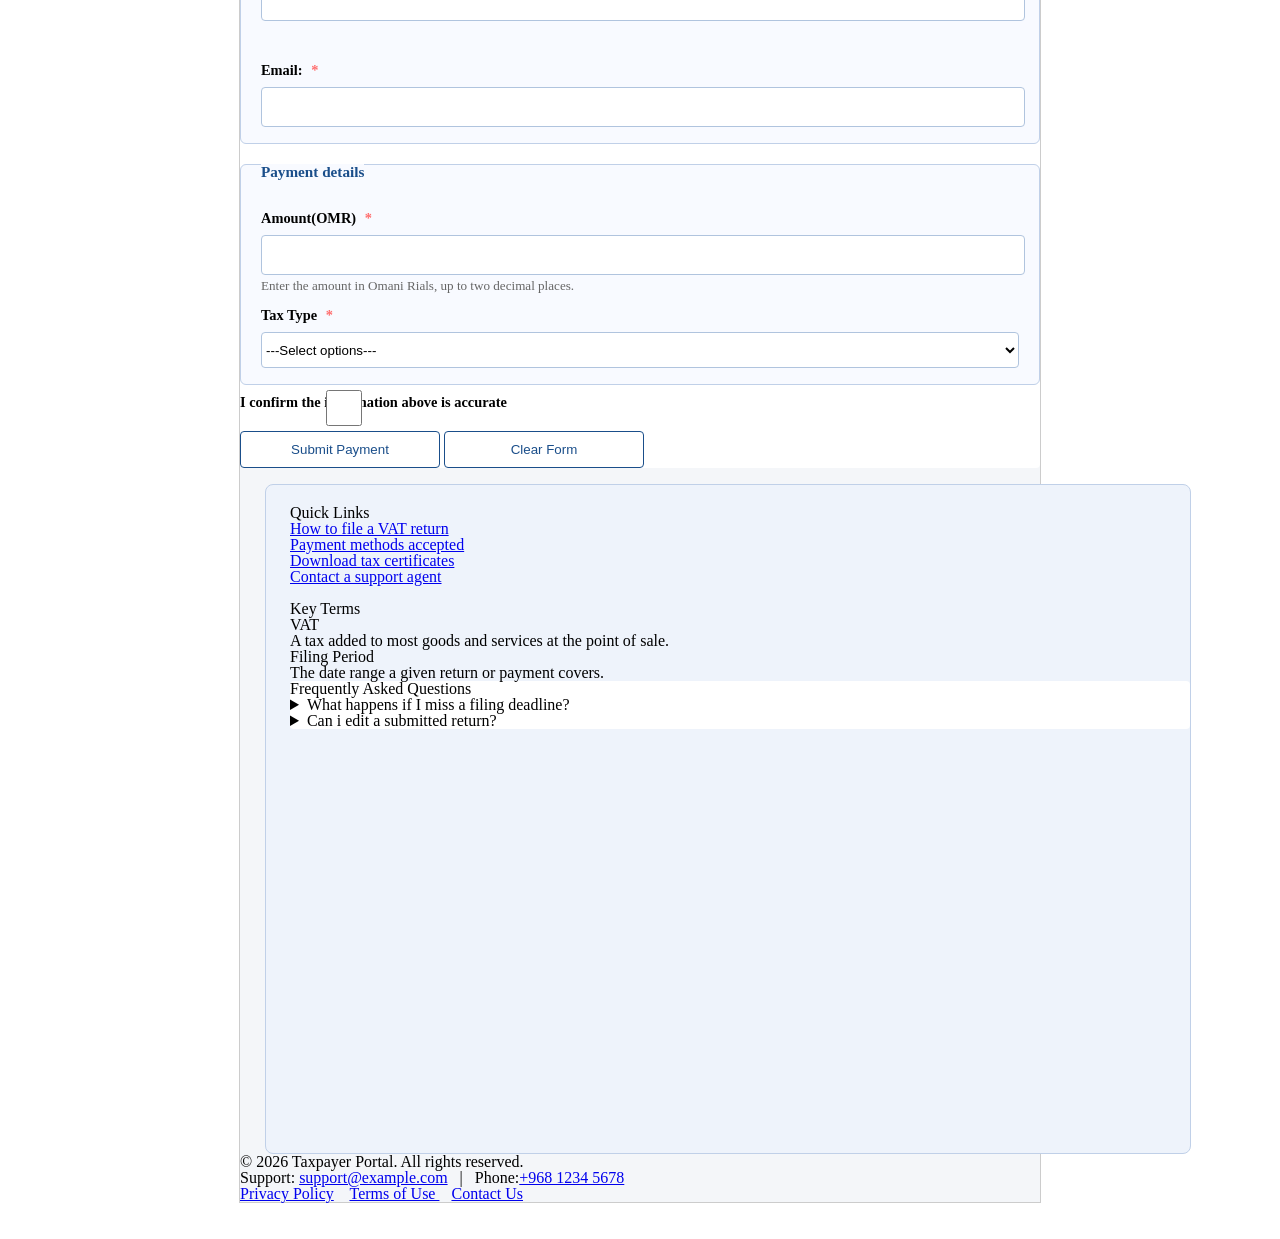
==== commit 3b0bf12d: "Update practice tasks" ====
--- a/index.html
+++ b/index.html
@@ -158,17 +158,24 @@
           </div>
         </section>
 
-        <section>
+        <section class="register-payment">
           <div>
             <h2>Register a Payment</h2>
 
-            <form>
+            <!-- <div class="payment-secure">Secure</div> -->
+
+            <form class="payment">
               <fieldset>
                 <!-- <h3>Personal details</h3> -->
 
                 <legend><h3>Payment details</h3></legend>
                 <label for="fullName">Full Name:</label>
-                <input type="text" id="fullName" name="fullName" />
+                <input
+                  type="text"
+                  id="fullName"
+                  name="fullName"
+                  class="fullName"
+                />
                 <br />
                 <br />
 
@@ -195,34 +202,42 @@
                 <legend><h3>Payment details</h3></legend>
                 <label for="tax">Tax Type</label>
                 <select name="tax" id="tax">
+                  <option>---Select options---</option>
                   <option value="vat">VAT</option>
                   <option value="cit" default>CIT</option>
                   <option value="pit">PIT</option>
                 </select>
               </fieldset>
 
-              <input type="checkbox" id="co" name="co" required />
+              <input
+                class="checkbox"
+                type="checkbox"
+                id="co"
+                name="co"
+                required
+              />
               <label for="co"
                 >I confirm the information above is accurate
               </label>
-
-              <br /><br />
-
+              <br />
               <button type="submit">Submit Payment</button>
               <button type="reset">Clear Form</button>
             </form>
           </div>
         </section>
-
-        <br /><br />
-        <div>
+        <br />
+
+        <!-- <div class="final-info"> -->
+        <div class="final-info">
           <nav>
             <h2>Quick Links</h2>
 
             <ul>
               <li><a href="/VAT return">How to file a VAT return</a></li>
               <li><a href="/Payment">Payment methods accepted</a></li>
-              <li><a href="/tax certificates">Download tax certificates</a></li>
+              <li>
+                <a href="/tax certificates">Download tax certificates</a>
+              </li>
               <li><a href="/support agent">Contact a support agent</a></li>
             </ul>
           </nav>
@@ -250,15 +265,15 @@
           </section>
         </div>
 
-        <br /><br />
         <footer>
           <div>
             <p>&copy; 2026 Taxpayer Portal. All rights reserved.</p>
 
             Support:
-            <a href="mailto:support@example.com">support@example.com</a> &nbsp;
-            | &nbsp; Phone:<a href="tel:+968 1234 5678">+968 1234 5678</a>
-            <br /><br />
+            <a href="mailto:support@example.com">support@example.com</a>
+            &nbsp; | &nbsp; Phone:<a href="tel:+968 1234 5678"
+              >+968 1234 5678</a
+            >
 
             <nav>
               <a href="/">Privacy Policy</a> &nbsp;&nbsp;
@@ -267,6 +282,7 @@
             </nav>
           </div>
         </footer>
+        <!-- </div> -->
       </main>
     </div>
   </body>
--- a/style.css
+++ b/style.css
@@ -8,6 +8,51 @@
   /* في ملاحظه */
   background-color: #f4f6f9;
   border: 1px solid #ccc;
+}
+
+body {
+  font-family: var(--font-family);
+  box-sizing: border-box;
+}
+
+section {
+  margin: 24px;
+  padding: 24px;
+  border: 1px solid #d0dce8;
+  border-radius: 4px;
+  background-color: var(--secondary-color);
+}
+article {
+  margin: 24px;
+  padding: 24px;
+  border: 1px solid #d0dce8;
+  border-radius: 4px;
+  background-color: var(--secondary-color);
+}
+img {
+  width: 100%;
+  border: 20px solid #f7f9fc;
+  /* margin: 10px 10px;
+    padding: 10px 10px;
+    background-color:#F7F9FC; */
+}
+section h2 {
+  color: var(--primary-color);
+  font-size: 22px;
+  padding: 10px 0;
+  border-bottom: 2px solid #d0dce8;
+}
+
+section p {
+  margin-top: 24px;
+  font-size: 16px;
+  line-height: 27.2px;
+}
+h1 {
+  font-weight: 700;
+  font-size: 32px;
+  letter-spacing: 0.5px;
+  color: #f4f6f9;
 }
 
 .header {
@@ -177,6 +222,137 @@
   margin-top: 8px;
   width: 70%;
 }
+.register-payment {
+  position: relative;
+}
+
+.register-payment::after {
+  content: "Secure";
+  top: 10px;
+  right: 10px;
+  position: absolute;
+
+  background-color: #d4edda;
+  color: #276139;
+  font-weight: 700px;
+  padding: 12px 14px;
+  border-radius: 14px;
+}
+
+.register-payment:hover::after {
+  background-color: #a1ecb3;
+}
+
+.payment fieldset {
+  border: 1px solid #c0d0e8;
+  width: 846;
+  height: 213;
+  padding-top: 16px;
+  padding-right: 20px;
+  padding-bottom: 16px;
+  padding-left: 20px;
+  /* margin-top: 5px; */
+  border-radius: 6px;
+  border-width: 1px;
+  background-color: #f8faff;
+}
+
+.payment legend {
+  font-weight: 700;
+  font-style: Bold;
+  font-size: 15.2px;
+  line-height: 25.84px;
+  color: #1a4e8a;
+  padding-top: 15px;
+  margin-top: 10px;
+}
+.payment label {
+  display: block;
+  margin-top: 5px;
+  font-weight: 700;
+  font-style: Bold;
+  font-size: 14.4px;
+  line-height: 24.48px;
+}
+.payment input {
+  margin-top: 5px;
+  width: 100%;
+  height: 36px;
+  border-radius: 4px;
+  border-width: 1px;
+  display: block;
+  border: 1px solid #b0c4de;
+  background: var(--secondary-color);
+}
+.payment select {
+  margin-top: 5px;
+  width: 100%;
+  height: 36px;
+  border-radius: 4px;
+  border-width: 1px;
+  display: block;
+  border: 1px solid #b0c4de;
+  background: var(--secondary-color);
+}
+
+.payment small {
+  font-weight: 400;
+  font-size: 13.12px;
+  line-height: 22.3px;
+  color: #666666;
+}
+
+.register-payment fieldset label::after {
+  content: " *";
+  color: #ff6b6b;
+  padding-left: 5px;
+}
+.register-payment {
+  position: relative;
+}
+.checkbox {
+  position: absolute;
+  left: -300px;
+  width: 1px;
+}
+.register-payment button {
+  width: 200px;
+  height: 37px;
+  border-radius: 4px;
+  top: 17px;
+
+  background: transparent;
+  border: 1px solid var(--primary-color);
+  color: var(--primary-color);
+}
+
+.register-payment button:hover::after {
+  background-color: var(--primary-color);
+}
+.final-info {
+  border: 1px solid #c0d0e8;
+  background: #eef3fb;
+  width: 900px;
+  height: 628px;
+  padding-top: 20px;
+  /* padding-right: 24px; */
+  padding-bottom: 20px;
+  padding-left: 24px;
+  border-radius: 8px;
+  /* border-width: 1px; */
+  margin-left: 25px;
+}
+/* .payment-secure {
+  top: 10px;
+  right: 10px;
+  position: absolute;
+
+  background-color: #d4edda;
+  color: #276139;
+  font-weight: 700px;
+  padding: 12px 14px;
+  border-radius: 14px;
+} */
 
 /* input::placeholder{
     color:blue;
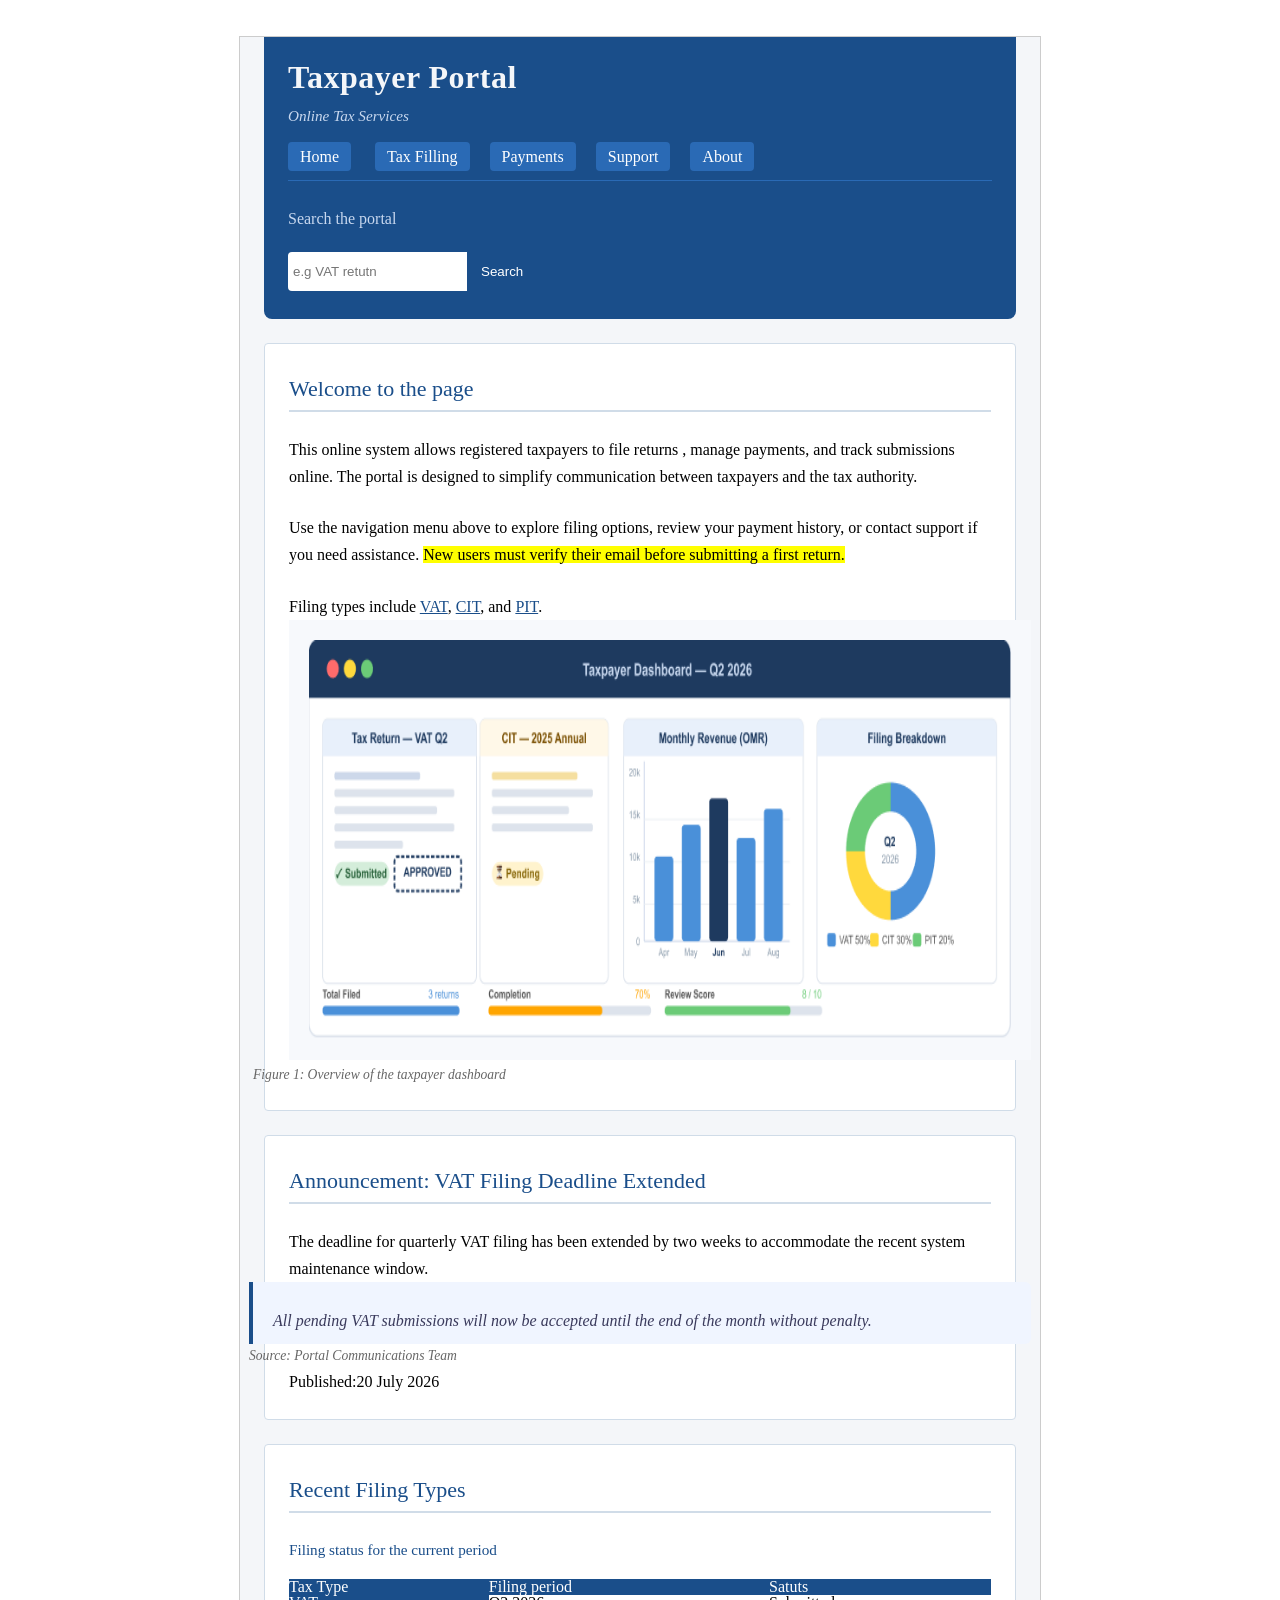
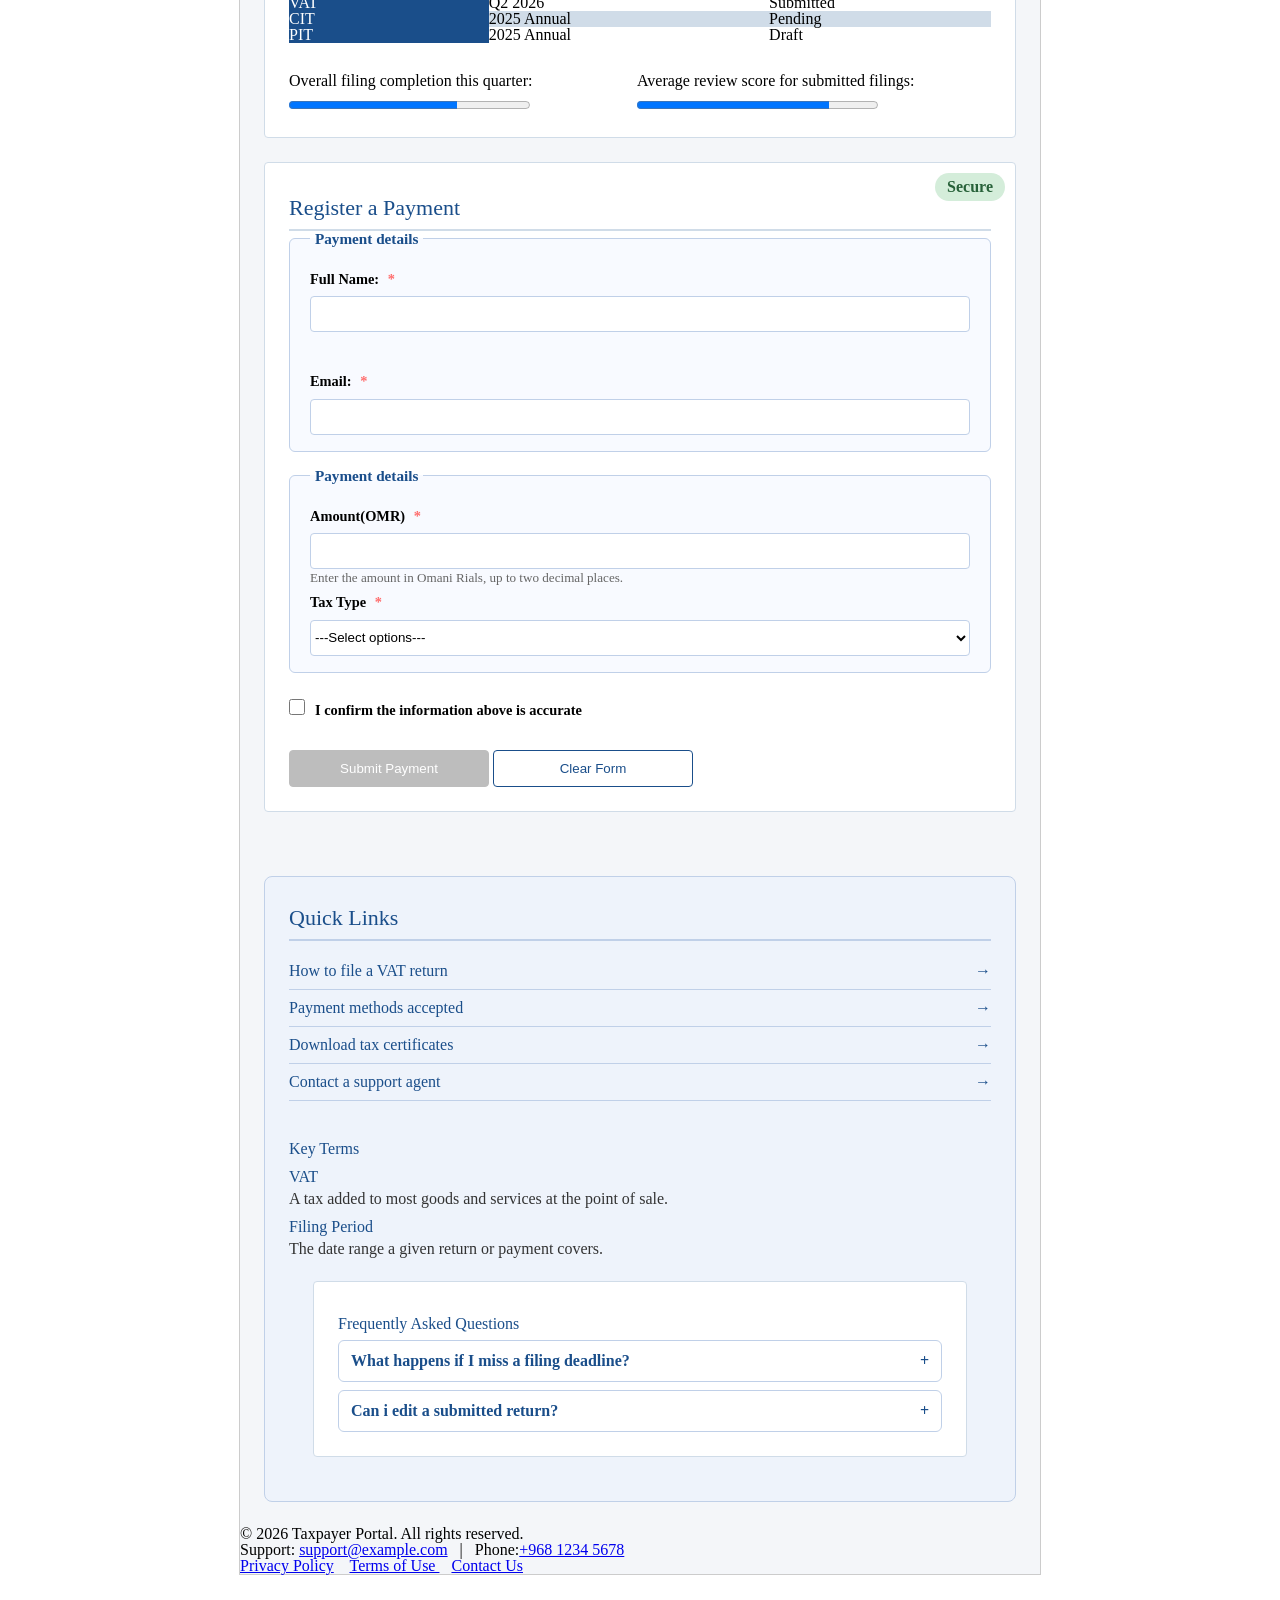
==== commit 6b7317ac: "Update practice tasks" ====
--- a/index.html
+++ b/index.html
@@ -3,9 +3,9 @@
   <head>
     <title>Practice HTML</title>
     <meta charset="UTF-8" />
-    <link rel="stylesheet" href="style.css" />
     <link rel="stylesheet" href="reset.css" />
     <link rel="stylesheet" href="theme.css" />
+    <link rel="stylesheet" href="style.css" />
   </head>
 
   <body>
@@ -175,12 +175,13 @@
                   id="fullName"
                   name="fullName"
                   class="fullName"
+                  required
                 />
                 <br />
                 <br />
 
                 <label for="email">Email:</label>
-                <input type="email" id="email" name="email" />
+                <input type="email" id="email" name="email" required />
               </fieldset>
 
               <fieldset>
@@ -201,26 +202,29 @@
 
                 <legend><h3>Payment details</h3></legend>
                 <label for="tax">Tax Type</label>
-                <select name="tax" id="tax">
+                <select name="tax" id="tax" required>
                   <option>---Select options---</option>
                   <option value="vat">VAT</option>
                   <option value="cit" default>CIT</option>
                   <option value="pit">PIT</option>
                 </select>
               </fieldset>
-
-              <input
-                class="checkbox"
-                type="checkbox"
-                id="co"
-                name="co"
-                required
-              />
-              <label for="co"
-                >I confirm the information above is accurate
-              </label>
+              <div class="confirm">
+                <input
+                  class="checkbox"
+                  type="checkbox"
+                  id="co"
+                  name="co"
+                  required
+                />
+                <label for="co">
+                  I confirm the information above is accurate
+                </label>
+              </div>
+
               <br />
-              <button type="submit">Submit Payment</button>
+
+              <button type="submit" disabled>Submit Payment</button>
               <button type="reset">Clear Form</button>
             </form>
           </div>
--- a/theme.css
+++ b/theme.css
@@ -8,4 +8,24 @@
   --font-style: Italic;
 
   --color-bg: #f4f6f9;
+
+  --border-color: #c0d0e8;
+
+  --light-bg: #f8faff;
+
+  --quick-bg: #eef3fb;
+
+  --text-color: #333333;
+
+  --muted-color: #666666;
+
+  --success-bg: #d4edda;
+
+  --success-color: #276139;
+
+  --danger-color: #ff6b6b;
+
+  --hover-color: #2360a5;
+
+  --disabled-bg: #bdbdbd;
 }
--- a/style.css
+++ b/style.css
@@ -13,46 +13,6 @@
 body {
   font-family: var(--font-family);
   box-sizing: border-box;
-}
-
-section {
-  margin: 24px;
-  padding: 24px;
-  border: 1px solid #d0dce8;
-  border-radius: 4px;
-  background-color: var(--secondary-color);
-}
-article {
-  margin: 24px;
-  padding: 24px;
-  border: 1px solid #d0dce8;
-  border-radius: 4px;
-  background-color: var(--secondary-color);
-}
-img {
-  width: 100%;
-  border: 20px solid #f7f9fc;
-  /* margin: 10px 10px;
-    padding: 10px 10px;
-    background-color:#F7F9FC; */
-}
-section h2 {
-  color: var(--primary-color);
-  font-size: 22px;
-  padding: 10px 0;
-  border-bottom: 2px solid #d0dce8;
-}
-
-section p {
-  margin-top: 24px;
-  font-size: 16px;
-  line-height: 27.2px;
-}
-h1 {
-  font-weight: 700;
-  font-size: 32px;
-  letter-spacing: 0.5px;
-  color: #f4f6f9;
 }
 
 .header {
@@ -69,6 +29,45 @@
   /* border: 0 0 8px 8px; */
   background-color: var(--primary-color);
 }
+section {
+  margin: 24px;
+  padding: 24px;
+  border: 1px solid #d0dce8;
+  border-radius: 4px;
+  background-color: var(--secondary-color);
+}
+article {
+  margin: 24px;
+  padding: 24px;
+  border: 1px solid #d0dce8;
+  border-radius: 4px;
+  background-color: var(--secondary-color);
+}
+img {
+  width: 100%;
+  border: 20px solid #f7f9fc;
+  /* margin: 10px 10px;
+    padding: 10px 10px;
+    background-color:#F7F9FC; */
+}
+section h2 {
+  color: var(--primary-color);
+  font-size: 22px;
+  padding: 10px 0;
+  border-bottom: 2px solid #d0dce8;
+}
+
+section p {
+  margin-top: 24px;
+  font-size: 16px;
+  line-height: 27.2px;
+}
+h1 {
+  font-weight: 700;
+  font-size: 32px;
+  letter-spacing: 0.5px;
+  color: #f4f6f9;
+}
 
 .p {
   margin-top: 10px;
@@ -228,120 +227,214 @@
 
 .register-payment::after {
   content: "Secure";
+  position: absolute;
   top: 10px;
   right: 10px;
-  position: absolute;
-
-  background-color: #d4edda;
-  color: #276139;
-  font-weight: 700px;
-  padding: 12px 14px;
+
+  background-color: var(--success-bg);
+  color: var(--success-color);
+  font-weight: 700;
+  padding: 6px 12px;
   border-radius: 14px;
 }
 
 .register-payment:hover::after {
-  background-color: #a1ecb3;
+  background-color: var(--success-bg);
 }
 
 .payment fieldset {
-  border: 1px solid #c0d0e8;
-  width: 846;
-  height: 213;
-  padding-top: 16px;
-  padding-right: 20px;
-  padding-bottom: 16px;
-  padding-left: 20px;
-  /* margin-top: 5px; */
+  border: 1px solid var(--border-color);
+  padding: 16px 20px;
+  margin-bottom: 16px;
   border-radius: 6px;
-  border-width: 1px;
-  background-color: #f8faff;
+  background-color: var(--light-bg);
 }
 
 .payment legend {
   font-weight: 700;
-  font-style: Bold;
   font-size: 15.2px;
-  line-height: 25.84px;
-  color: #1a4e8a;
-  padding-top: 15px;
-  margin-top: 10px;
-}
+  color: var(--primary-color);
+  padding: 0 5px;
+}
+
 .payment label {
   display: block;
   margin-top: 5px;
   font-weight: 700;
-  font-style: Bold;
   font-size: 14.4px;
   line-height: 24.48px;
 }
+
 .payment input {
   margin-top: 5px;
   width: 100%;
   height: 36px;
   border-radius: 4px;
-  border-width: 1px;
+  border: 1px solid var(--border-color);
+  background-color: var(--secondary-color);
   display: block;
-  border: 1px solid #b0c4de;
-  background: var(--secondary-color);
-}
+  box-sizing: border-box;
+}
+
 .payment select {
   margin-top: 5px;
   width: 100%;
   height: 36px;
   border-radius: 4px;
-  border-width: 1px;
-  display: block;
-  border: 1px solid #b0c4de;
-  background: var(--secondary-color);
+  border: 1px solid var(--border-color);
+  background-color: var(--secondary-color);
 }
 
 .payment small {
-  font-weight: 400;
   font-size: 13.12px;
-  line-height: 22.3px;
-  color: #666666;
+  color: var(--muted-color);
 }
 
 .register-payment fieldset label::after {
   content: " *";
-  color: #ff6b6b;
+  color: var(--danger-color);
   padding-left: 5px;
 }
-.register-payment {
-  position: relative;
-}
-.checkbox {
-  position: absolute;
-  left: -300px;
-  width: 1px;
-}
-.register-payment button {
+
+.payment input:focus-visible,
+.payment select:focus-visible {
+  border-color: var(--primary-color);
+  outline: 2px solid var(--primary-color);
+}
+
+.payment .checkbox {
+  width: 16px;
+  height: 16px;
+  display: inline-block;
+  margin: 10px 6px 0 0;
+}
+
+.payment .checkbox:checked {
+  accent-color: var(--primary-color);
+}
+
+.payment .confirm {
+  margin-top: 10px;
+}
+
+.payment .confirm label {
+  display: inline;
+  margin-top: 0;
+}
+
+.payment button {
   width: 200px;
   height: 37px;
-  border-radius: 4px;
-  top: 17px;
-
-  background: transparent;
+  margin-top: 12px;
+  border-radius: 4px;
+  background-color: var(--secondary-color);
   border: 1px solid var(--primary-color);
   color: var(--primary-color);
-}
-
-.register-payment button:hover::after {
+  cursor: pointer;
+}
+
+.payment button:hover {
   background-color: var(--primary-color);
-}
+  color: var(--secondary-color);
+}
+
+.payment button:disabled {
+  background-color: var(--disabled-bg);
+  border-color: var(--disabled-bg);
+  color: var(--secondary-color);
+  cursor: not-allowed;
+}
+
 .final-info {
-  border: 1px solid #c0d0e8;
-  background: #eef3fb;
-  width: 900px;
-  height: 628px;
-  padding-top: 20px;
-  /* padding-right: 24px; */
-  padding-bottom: 20px;
-  padding-left: 24px;
+  border: 1px solid var(--border-color);
+  background-color: var(--quick-bg);
+  width: auto;
+  height: auto;
+  padding: 20px 24px;
   border-radius: 8px;
-  /* border-width: 1px; */
-  margin-left: 25px;
-}
+  margin: 24px;
+}
+
+.final-info h2 {
+  color: var(--primary-color);
+  font-size: 22px;
+  padding: 10px 0;
+  border-bottom: 2px solid var(--border-color);
+}
+
+.final-info nav ul {
+  margin-top: 12px;
+}
+
+.final-info li {
+  border-bottom: 1px solid var(--border-color);
+  padding: 10px 0;
+}
+
+.final-info li a {
+  color: var(--primary-color);
+  text-decoration: none;
+  display: block;
+  position: relative;
+}
+
+.final-info li a::after {
+  content: "→";
+  position: absolute;
+  right: 0;
+  top: 0;
+}
+
+.final-info li a:hover {
+  color: var(--hover-color);
+  text-decoration: underline;
+}
+
+.final-info h3 {
+  color: var(--primary-color);
+  margin-top: 24px;
+  margin-bottom: 12px;
+}
+
+.final-info h4 {
+  color: var(--primary-color);
+  margin-top: 10px;
+}
+
+.final-info p {
+  margin-top: 6px;
+  margin-bottom: 12px;
+  color: var(--text-color);
+}
+
+.final-info details {
+  margin-top: 8px;
+  padding: 12px;
+  border: 1px solid var(--border-color);
+  border-radius: 6px;
+  background-color: var(--secondary-color);
+}
+
+.final-info summary {
+  display: flex;
+  align-items: center;
+  justify-content: space-between;
+  list-style: none;
+  cursor: pointer;
+  color: var(--primary-color);
+  font-weight: 700;
+}
+
+.final-info summary::after {
+  content: "+";
+  margin-left: 12px;
+}
+
+.final-info details:hover {
+  border-color: var(--primary-color);
+  background-color: var(--light-bg);
+}
+
 /* .payment-secure {
   top: 10px;
   right: 10px;
